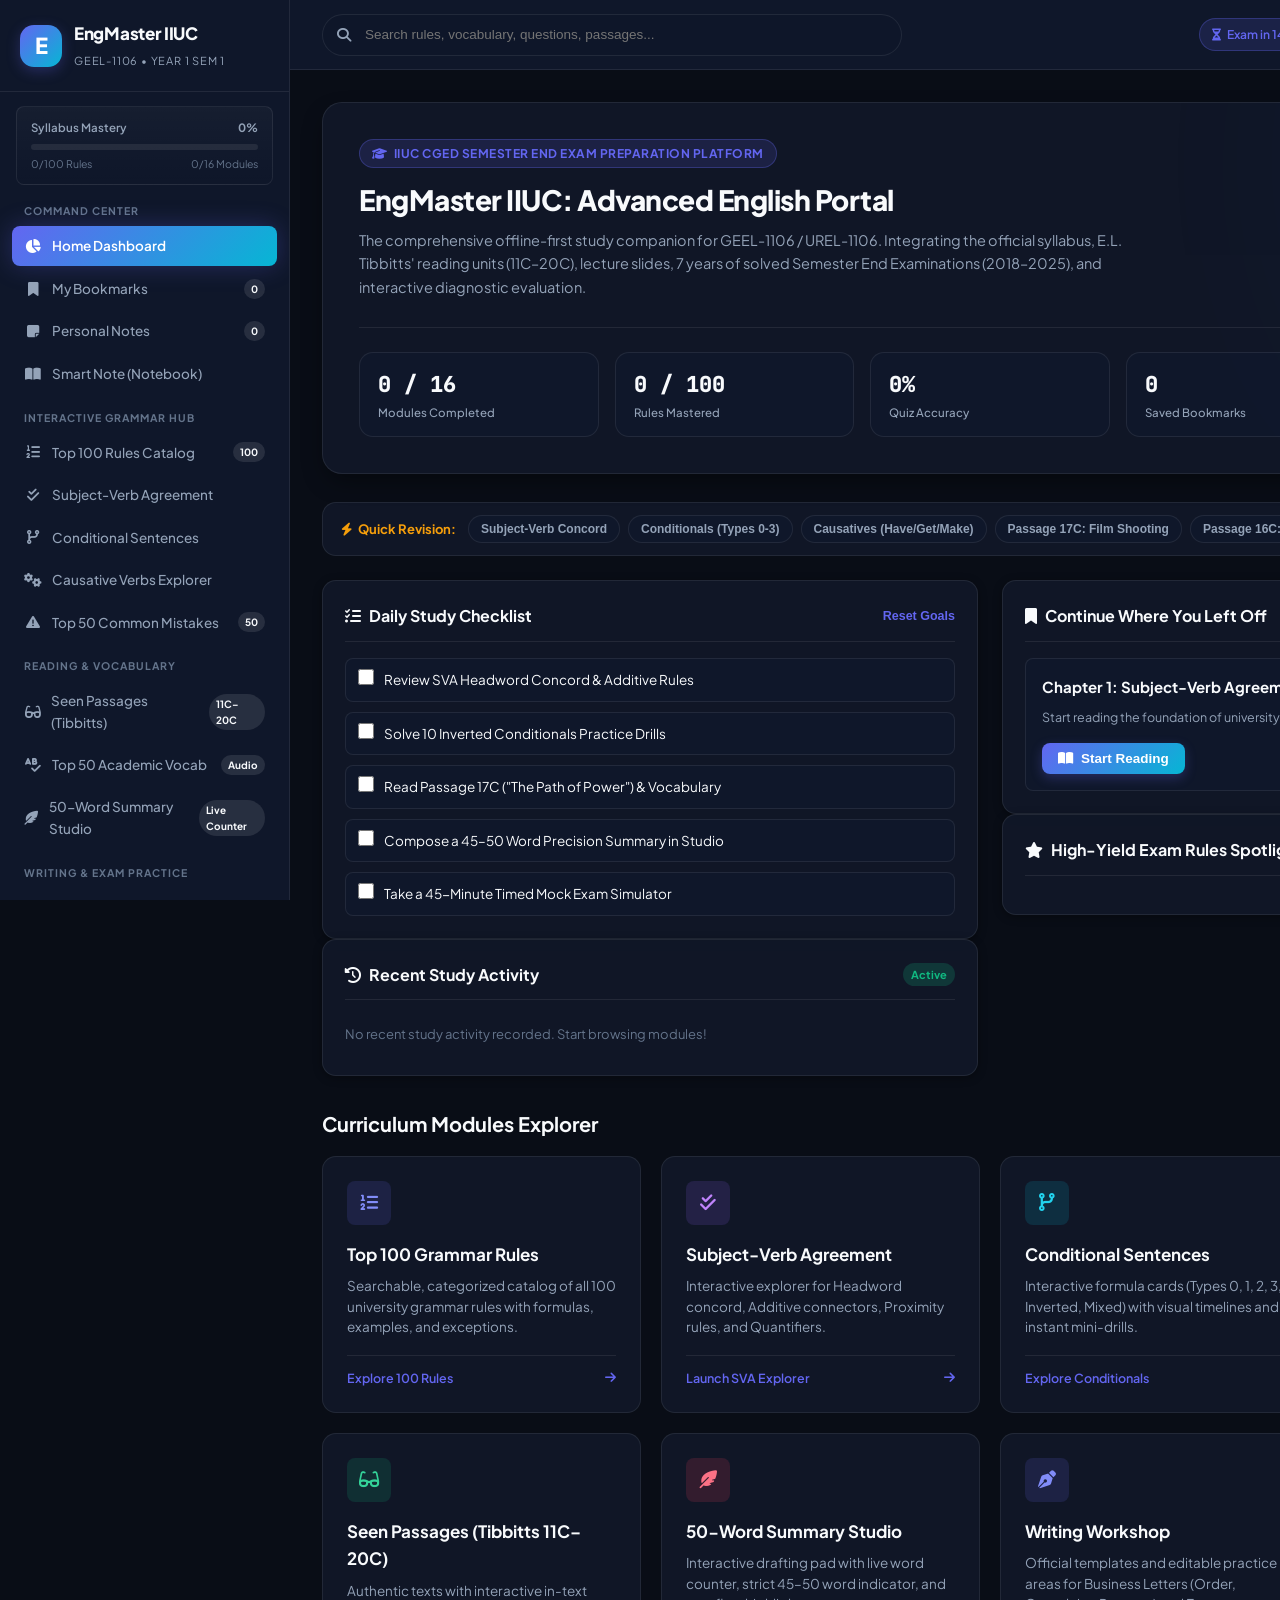
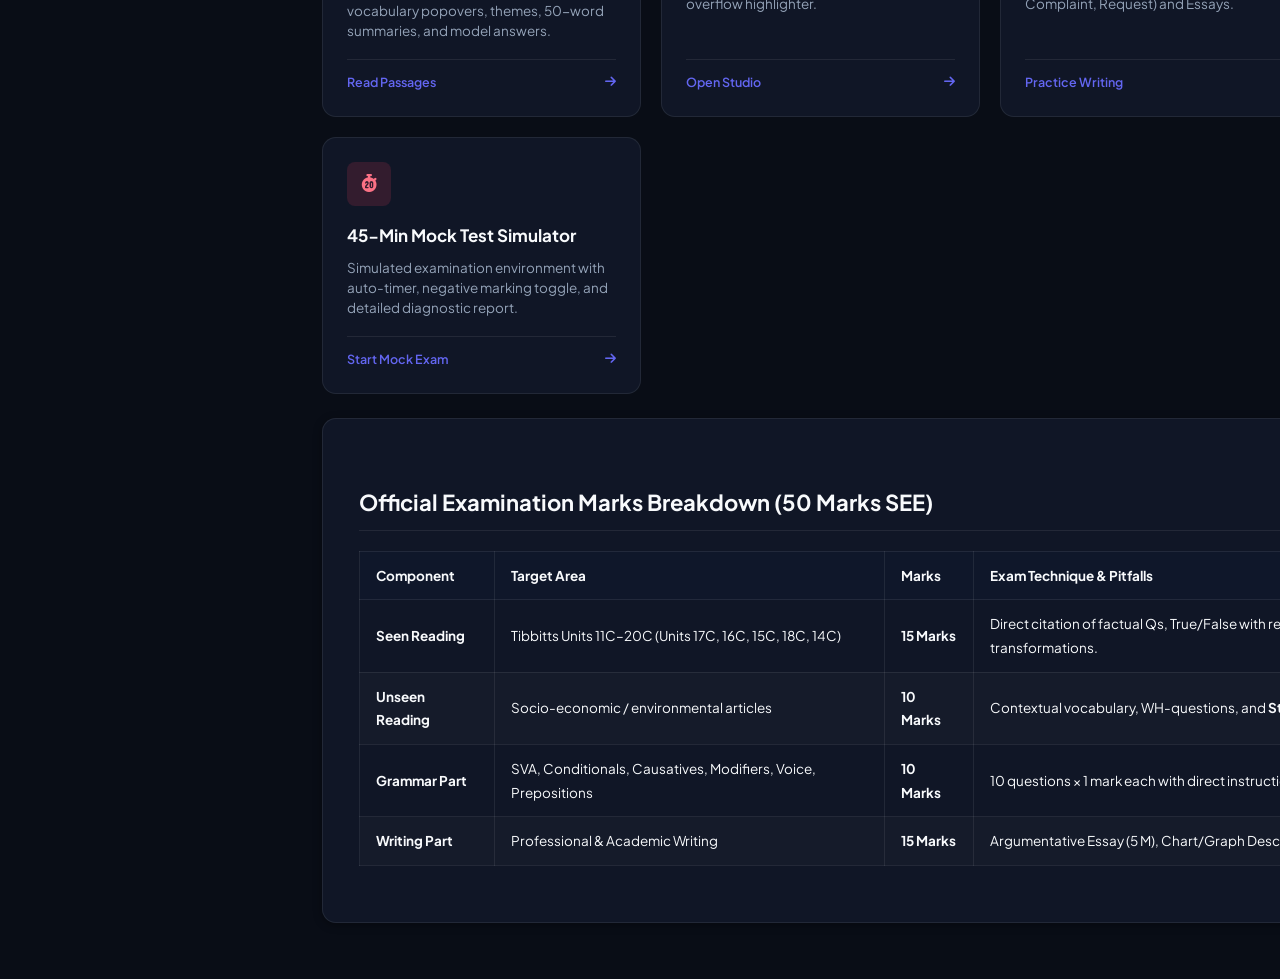
==== website/index.html @ bcd14713 "first commit" ====
<!DOCTYPE html>
<html lang="en" data-theme="dark">
<head>
  <meta charset="UTF-8">
  <meta name="viewport" content="width=device-width, initial-scale=1.0">
  <title>EngMaster IIUC — GEEL-1106 / UREL-1106 Advanced English Master Platform</title>
  <meta name="description" content="Definitive offline-first interactive study platform for GEEL-1106 / UREL-1106 Advanced English at International Islamic University Chittagong. Complete with 100 Grammar Rules, Tibbitts Reading Units 11C-20C, 2018-2025 Solved Exam Questions, 45-Min Mock Test Simulator, Writing Workshop, and 50-Word Summary Studio.">
  <meta name="author" content="Center for General Education (CGED) & EngMaster IIUC">
  
  <!-- Google Fonts & Font Awesome Icons -->
  <link rel="preconnect" href="https://fonts.googleapis.com">
  <link rel="preconnect" href="https://fonts.gstatic.com" crossorigin>
  <link href="https://fonts.googleapis.com/css2?family=JetBrains+Mono:wght@400;500;600;700&family=Plus+Jakarta+Sans:wght@400;500;600;700;800&display=swap" rel="stylesheet">
  <link rel="stylesheet" href="https://cdnjs.cloudflare.com/ajax/libs/font-awesome/6.4.0/css/all.min.css">
  
  <!-- Application Stylesheet -->
  <link rel="stylesheet" href="style.css">
</head>
<body>

  <!-- Top Reading Progress Indicator -->
  <div id="reading-progress" aria-hidden="true"></div>

  <!-- Toast Notification Container -->
  <div id="toast-container" class="toast-container" aria-live="polite"></div>

  <!-- Interactive Vocabulary & Rule Popover Modal -->
  <div id="popover-modal" class="modal-backdrop" role="dialog" aria-modal="true" aria-hidden="true">
    <div class="modal-card">
      <div class="modal-header">
        <h3 id="popover-title">Word Information</h3>
        <button class="modal-close" id="popover-close" aria-label="Close dialog">&times;</button>
      </div>
      <div class="modal-body" id="popover-content">
        <!-- Injected via JavaScript -->
      </div>
    </div>
  </div>

  <!-- Sidebar Overlay Backdrop for Mobile -->
  <div id="sidebar-overlay" class="sidebar-overlay" aria-hidden="true"></div>

  <!-- Sidebar Navigation -->
  <aside id="sidebar" role="navigation" aria-label="Main Navigation">
    <div class="sidebar-brand">
      <div class="brand-icon">E</div>
      <div class="brand-text">
        <h1>EngMaster IIUC</h1>
        <span>GEEL-1106 • Year 1 Sem 1</span>
      </div>
      <button id="sidebar-close" class="sidebar-close-btn" aria-label="Close navigation sidebar">
        <i class="fas fa-times"></i>
      </button>
    </div>

    <!-- Live Study Progress Pill -->
    <div class="sidebar-progress-card">
      <div class="progress-title">
        <span>Syllabus Mastery</span>
        <strong id="sidebar-progress-percent">0%</strong>
      </div>
      <div class="progress-track">
        <div class="progress-bar" id="sidebar-progress-fill" style="width: 0%;"></div>
      </div>
      <div class="progress-meta">
        <span id="sidebar-rules-mastered">0/100 Rules</span>
        <span id="sidebar-completed-modules">0/16 Modules</span>
      </div>
    </div>

    <!-- Navigation Section: Command Center -->
    <div class="nav-section">
      <div class="nav-section-title">Command Center</div>
      <ul class="nav-links">
        <li><a class="nav-item active" data-view-target="view-dashboard"><i class="fas fa-chart-pie"></i><span>Home Dashboard</span></a></li>
        <li><a class="nav-item" data-view-target="view-bookmarks"><i class="fas fa-bookmark"></i><span>My Bookmarks</span><span class="nav-badge" id="nav-badge-bookmarks">0</span></a></li>
        <li><a class="nav-item" data-view-target="view-notes"><i class="fas fa-sticky-note"></i><span>Personal Notes</span><span class="nav-badge" id="nav-badge-notes">0</span></a></li>
        <li><a class="nav-item" data-view-target="view-smart-notes"><i class="fas fa-book-open"></i><span>Smart Note (Notebook)</span></a></li>
      </ul>
    </div>

    <!-- Navigation Section: Core Grammar Explorers -->
    <div class="nav-section">
      <div class="nav-section-title">Interactive Grammar Hub</div>
      <ul class="nav-links">
        <li><a class="nav-item" data-view-target="view-rules"><i class="fas fa-list-ol"></i><span>Top 100 Rules Catalog</span><span class="nav-badge">100</span></a></li>
        <li><a class="nav-item" data-view-target="view-sva"><i class="fas fa-check-double"></i><span>Subject-Verb Agreement</span></a></li>
        <li><a class="nav-item" data-view-target="view-conditionals"><i class="fas fa-code-branch"></i><span>Conditional Sentences</span></a></li>
        <li><a class="nav-item" data-view-target="view-causatives"><i class="fas fa-cogs"></i><span>Causative Verbs Explorer</span></a></li>
        <li><a class="nav-item" data-view-target="view-mistakes"><i class="fas fa-exclamation-triangle"></i><span>Top 50 Common Mistakes</span><span class="nav-badge">50</span></a></li>
      </ul>
    </div>

    <!-- Navigation Section: Reading & Vocabulary -->
    <div class="nav-section">
      <div class="nav-section-title">Reading & Vocabulary</div>
      <ul class="nav-links">
        <li><a class="nav-item" data-view-target="view-seen-passages"><i class="fas fa-glasses"></i><span>Seen Passages (Tibbitts)</span><span class="nav-badge">11C–20C</span></a></li>
        <li><a class="nav-item" data-view-target="view-vocab"><i class="fas fa-spell-check"></i><span>Top 50 Academic Vocab</span><span class="nav-badge">Audio</span></a></li>
        <li><a class="nav-item" data-view-target="view-summary-studio"><i class="fas fa-feather-alt"></i><span>50-Word Summary Studio</span><span class="nav-badge">Live Counter</span></a></li>
      </ul>
    </div>

    <!-- Navigation Section: Writing & Exam Practice -->
    <div class="nav-section">
      <div class="nav-section-title">Writing & Exam Practice</div>
      <ul class="nav-links">
        <li><a class="nav-item" data-view-target="view-writing-workshop"><i class="fas fa-pen-nib"></i><span>Writing Workshop (Letters & Essays)</span></a></li>
        <li><a class="nav-item" data-view-target="view-prev-questions"><i class="fas fa-history"></i><span>Past Questions (2018–2025)</span><span class="nav-badge">Solved</span></a></li>
        <li><a class="nav-item" data-view-target="view-quiz"><i class="fas fa-question-circle"></i><span>MCQ Quiz Simulator</span><span class="nav-badge">50 Qs</span></a></li>
        <li><a class="nav-item" data-view-target="view-mock-test"><i class="fas fa-stopwatch-20"></i><span>45-Min Mock Test</span><span class="nav-badge" style="background: var(--accent-rose);">Timer</span></a></li>
        <li><a class="nav-item" data-view-target="view-suggestions"><i class="fas fa-lightbulb"></i><span>Exam Suggestions & Trends</span></a></li>
        <li><a class="nav-item" data-view-target="view-cram-booster"><i class="fas fa-bolt"></i><span>Last-Night Cram Booster</span></a></li>
      </ul>
    </div>

    <!-- Navigation Section: Textbook Modules -->
    <div class="nav-section">
      <div class="nav-section-title">Complete Textbook Modules</div>
      <ul class="nav-links" id="nav-all-chapters">
        <!-- Injected dynamically via app.js -->
      </ul>
    </div>

    <!-- Navigation Section: System & Settings -->
    <div class="nav-section">
      <div class="nav-section-title">System & Settings</div>
      <ul class="nav-links">
        <li><a class="nav-item" data-view-target="view-settings"><i class="fas fa-sliders-h"></i><span>Settings & Data</span></a></li>
        <li><a class="nav-item" data-view-target="view-about"><i class="fas fa-university"></i><span>About Curriculum</span></a></li>
      </ul>
    </div>
  </aside>

  <!-- Main Application Wrapper -->
  <div id="main-wrapper">
    
    <!-- Top Header -->
    <header id="top-header" role="banner">
      <div class="header-left">
        <button id="mobile-toggle" aria-label="Toggle Navigation Sidebar"><i class="fas fa-bars"></i></button>
        <div class="search-box">
          <i class="fas fa-search search-icon" aria-hidden="true"></i>
          <input type="text" id="global-search-input" placeholder="Search rules, vocabulary, questions, passages..." autocomplete="off" aria-label="Global Search">
          <div id="search-results-dropdown" class="search-results-dropdown" aria-live="polite"></div>
        </div>
      </div>

      <div class="header-actions">
        <!-- Exam Countdown Timer Badge -->
        <div class="header-pill header-countdown" id="header-countdown-pill" title="Countdown to Semester End Examination">
          <i class="fas fa-hourglass-half"></i>
          <span id="header-countdown-text">Exam: Calc...</span>
        </div>

        <!-- Bookmarks Quick Access -->
        <button class="btn-icon" data-view-target="view-bookmarks" title="View Saved Bookmarks" aria-label="My Bookmarks">
          <i class="fas fa-bookmark"></i>
          <span class="icon-badge" id="header-bookmark-badge">0</span>
        </button>

        <!-- Font Size Adjuster -->
        <button class="btn-icon hide-mobile-sm" id="btn-font-size" title="Toggle Font Size (Standard / Large / Extra Large)" aria-label="Adjust font size">
          <i class="fas fa-text-height"></i>
        </button>

        <!-- Theme Toggle -->
        <button class="btn-icon" id="theme-toggle" title="Switch Light/Dark Theme" aria-label="Toggle Theme">
          <i class="fas fa-sun"></i>
        </button>

        <!-- Print Cheat Sheet -->
        <button class="btn-icon hide-mobile" onclick="window.print()" title="Print Current View or Smart Notes" aria-label="Print Document">
          <i class="fas fa-print"></i>
        </button>

        <!-- Start Quick Quiz CTA -->
        <a class="btn-primary" data-view-target="view-mock-test" role="button">
          <i class="fas fa-play"></i>
          <span class="btn-label-responsive">Mock Exam</span>
        </a>
      </div>
    </header>

    <!-- Content Area Container -->
    <main id="content-area" role="main">

      <!-- ====================================================================
           VIEW 1: HOME DASHBOARD
           ==================================================================== -->
      <section id="view-dashboard" class="view-section active">
        <!-- Hero Card -->
        <div class="hero-card">
          <div style="display: flex; justify-content: space-between; align-items: flex-start; flex-wrap: wrap; gap: 16px;">
            <div>
              <span class="hero-tag"><i class="fas fa-graduation-cap"></i> IIUC CGED Semester End Exam Preparation Platform</span>
              <h2 class="hero-title">EngMaster IIUC: Advanced English Portal</h2>
              <p class="hero-desc">
                The comprehensive offline-first study companion for GEEL-1106 / UREL-1106. Integrating the official syllabus, E.L. Tibbitts' reading units (11C–20C), lecture slides, 7 years of solved Semester End Examinations (2018–2025), and interactive diagnostic evaluation.
              </p>
            </div>
            <div class="exam-countdown-widget">
              <div class="countdown-label"><i class="fas fa-clock"></i> SEE Exam Countdown</div>
              <div class="countdown-clock" id="dashboard-countdown-clock">
                <div class="clock-unit"><span id="cd-days">00</span><small>Days</small></div>
                <div class="clock-unit"><span id="cd-hours">00</span><small>Hours</small></div>
                <div class="clock-unit"><span id="cd-mins">00</span><small>Mins</small></div>
                <div class="clock-unit"><span id="cd-secs">00</span><small>Secs</small></div>
              </div>
            </div>
          </div>

          <!-- Hero Metrics Bar -->
          <div class="hero-stats">
            <div class="stat-box">
              <div class="stat-val" id="stat-completed-modules">0 / 16</div>
              <div class="stat-label">Modules Completed</div>
            </div>
            <div class="stat-box">
              <div class="stat-val" id="stat-rules-mastered">0 / 100</div>
              <div class="stat-label">Rules Mastered</div>
            </div>
            <div class="stat-box">
              <div class="stat-val" id="stat-quiz-accuracy">0%</div>
              <div class="stat-label">Quiz Accuracy</div>
            </div>
            <div class="stat-box">
              <div class="stat-val" id="stat-bookmarks-count">0</div>
              <div class="stat-label">Saved Bookmarks</div>
            </div>
            <div class="stat-box">
              <div class="stat-val">7 Years</div>
              <div class="stat-label">Solved Papers (2018–25)</div>
            </div>
          </div>
        </div>

        <!-- Quick Revision Pills Bar -->
        <div class="quick-revision-bar">
          <span class="quick-rev-title"><i class="fas fa-bolt"></i> Quick Revision:</span>
          <div class="quick-pills">
            <button class="pill-btn" data-view-target="view-sva">Subject-Verb Concord</button>
            <button class="pill-btn" data-view-target="view-conditionals">Conditionals (Types 0-3)</button>
            <button class="pill-btn" data-view-target="view-causatives">Causatives (Have/Get/Make)</button>
            <button class="pill-btn" onclick="openSeenPassage('passage-17c')">Passage 17C: Film Shooting</button>
            <button class="pill-btn" onclick="openSeenPassage('passage-16c')">Passage 16C: Rochdale Co-op</button>
            <button class="pill-btn" data-view-target="view-summary-studio">50-Word Summary</button>
            <button class="pill-btn" data-view-target="view-writing-workshop">Letter Templates</button>
            <button class="pill-btn" data-view-target="view-suggestions">Top High-Yield Topics</button>
          </div>
        </div>

        <!-- Two-Column Study Dashboard Grid -->
        <div class="dashboard-grid">
          <!-- Left Column: Daily Study Goal & Recent Activity -->
          <div class="dashboard-col">
            <div class="dashboard-panel">
              <div class="panel-header">
                <h3><i class="fas fa-tasks"></i> Daily Study Checklist</h3>
                <button class="btn-text-sm" id="btn-reset-daily-goals">Reset Goals</button>
              </div>
              <ul class="checklist-items" id="dashboard-daily-goals">
                <!-- Injected via JavaScript -->
              </ul>
            </div>

            <div class="dashboard-panel">
              <div class="panel-header">
                <h3><i class="fas fa-history"></i> Recent Study Activity</h3>
                <span class="panel-badge" id="activity-count-badge">Active</span>
              </div>
              <div id="recent-activity-list" class="recent-activity-list">
                <!-- Injected via JavaScript -->
              </div>
            </div>
          </div>

          <!-- Right Column: Continue Reading & Top Rules Showcase -->
          <div class="dashboard-col">
            <div class="dashboard-panel">
              <div class="panel-header">
                <h3><i class="fas fa-bookmark"></i> Continue Where You Left Off</h3>
              </div>
              <div id="continue-reading-card" class="continue-reading-box">
                <!-- Injected via JavaScript -->
              </div>
            </div>

            <div class="dashboard-panel">
              <div class="panel-header">
                <h3><i class="fas fa-star"></i> High-Yield Exam Rules Spotlight</h3>
                <a class="btn-text-sm" data-view-target="view-rules">View All 100 &rarr;</a>
              </div>
              <div id="top-rules-spotlight" class="rules-spotlight-list">
                <!-- Injected via JavaScript -->
              </div>
            </div>
          </div>
        </div>

        <!-- Interactive Core Modules Features Grid -->
        <h3 style="margin: 32px 0 16px; font-size: 20px; font-weight: 700;">Curriculum Modules Explorer</h3>
        <div class="grid-cards">
          
          <div class="card-feature" data-view-target="view-rules">
            <div class="card-icon icon-blue"><i class="fas fa-list-ol"></i></div>
            <h4 class="card-title">Top 100 Grammar Rules</h4>
            <p class="card-desc">Searchable, categorized catalog of all 100 university grammar rules with formulas, examples, and exceptions.</p>
            <div class="card-footer"><span>Explore 100 Rules</span> <i class="fas fa-arrow-right"></i></div>
          </div>

          <div class="card-feature" data-view-target="view-sva">
            <div class="card-icon icon-purple"><i class="fas fa-check-double"></i></div>
            <h4 class="card-title">Subject-Verb Agreement</h4>
            <p class="card-desc">Interactive explorer for Headword concord, Additive connectors, Proximity rules, and Quantifiers.</p>
            <div class="card-footer"><span>Launch SVA Explorer</span> <i class="fas fa-arrow-right"></i></div>
          </div>

          <div class="card-feature" data-view-target="view-conditionals">
            <div class="card-icon icon-cyan"><i class="fas fa-code-branch"></i></div>
            <h4 class="card-title">Conditional Sentences</h4>
            <p class="card-desc">Interactive formula cards (Types 0, 1, 2, 3, Inverted, Mixed) with visual timelines and instant mini-drills.</p>
            <div class="card-footer"><span>Explore Conditionals</span> <i class="fas fa-arrow-right"></i></div>
          </div>

          <div class="card-feature" data-view-target="view-causatives">
            <div class="card-icon icon-amber"><i class="fas fa-cogs"></i></div>
            <h4 class="card-title">Causative Verbs Hub</h4>
            <p class="card-desc">Master Have, Get, Make, Let, Help in Active & Passive voices with direct comparison matrices.</p>
            <div class="card-footer"><span>Master Causatives</span> <i class="fas fa-arrow-right"></i></div>
          </div>

          <div class="card-feature" data-view-target="view-seen-passages">
            <div class="card-icon icon-emerald"><i class="fas fa-glasses"></i></div>
            <h4 class="card-title">Seen Passages (Tibbitts 11C–20C)</h4>
            <p class="card-desc">Authentic texts with interactive in-text vocabulary popovers, themes, 50-word summaries, and model answers.</p>
            <div class="card-footer"><span>Read Passages</span> <i class="fas fa-arrow-right"></i></div>
          </div>

          <div class="card-feature" data-view-target="view-summary-studio">
            <div class="card-icon icon-rose"><i class="fas fa-feather-alt"></i></div>
            <h4 class="card-title">50-Word Summary Studio</h4>
            <p class="card-desc">Interactive drafting pad with live word counter, strict 45–50 word indicator, and overflow highlighter.</p>
            <div class="card-footer"><span>Open Studio</span> <i class="fas fa-arrow-right"></i></div>
          </div>

          <div class="card-feature" data-view-target="view-writing-workshop">
            <div class="card-icon icon-blue"><i class="fas fa-pen-nib"></i></div>
            <h4 class="card-title">Writing Workshop</h4>
            <p class="card-desc">Official templates and editable practice areas for Business Letters (Order, Complaint, Request) and Essays.</p>
            <div class="card-footer"><span>Practice Writing</span> <i class="fas fa-arrow-right"></i></div>
          </div>

          <div class="card-feature" data-view-target="view-prev-questions">
            <div class="card-icon icon-purple"><i class="fas fa-history"></i></div>
            <h4 class="card-title">Past Questions (2018–2025)</h4>
            <p class="card-desc">Multi-filtered university questions organized by Year, Semester, Topic, and Difficulty with model solutions.</p>
            <div class="card-footer"><span>Search Questions</span> <i class="fas fa-arrow-right"></i></div>
          </div>

          <div class="card-feature" data-view-target="view-mock-test">
            <div class="card-icon icon-rose"><i class="fas fa-stopwatch-20"></i></div>
            <h4 class="card-title">45-Min Mock Test Simulator</h4>
            <p class="card-desc">Simulated examination environment with auto-timer, negative marking toggle, and detailed diagnostic report.</p>
            <div class="card-footer"><span>Start Mock Exam</span> <i class="fas fa-arrow-right"></i></div>
          </div>

        </div>

        <!-- Official Marks Breakdown Card -->
        <div class="reader-article" style="margin-top: 24px;">
          <h2>Official Examination Marks Breakdown (50 Marks SEE)</h2>
          <table>
            <thead>
              <tr>
                <th>Component</th>
                <th>Target Area</th>
                <th>Marks</th>
                <th>Exam Technique & Pitfalls</th>
              </tr>
            </thead>
            <tbody>
              <tr>
                <td><strong>Seen Reading</strong></td>
                <td>Tibbitts Units 11C–20C (Units 17C, 16C, 15C, 18C, 14C)</td>
                <td><strong>15 Marks</strong></td>
                <td>Direct citation of factual Qs, True/False with reasons, Synonyms/Antonyms, grammatical transformations.</td>
              </tr>
              <tr>
                <td><strong>Unseen Reading</strong></td>
                <td>Socio-economic / environmental articles</td>
                <td><strong>10 Marks</strong></td>
                <td>Contextual vocabulary, WH-questions, and <strong>Strict 50-Word Precision Summary (45–50 words)</strong>.</td>
              </tr>
              <tr>
                <td><strong>Grammar Part</strong></td>
                <td>SVA, Conditionals, Causatives, Modifiers, Voice, Prepositions</td>
                <td><strong>10 Marks</strong></td>
                <td>10 questions × 1 mark each with direct instruction. Precision and formula adherence required.</td>
              </tr>
              <tr>
                <td><strong>Writing Part</strong></td>
                <td>Professional & Academic Writing</td>
                <td><strong>15 Marks</strong></td>
                <td>Argumentative Essay (5 M), Chart/Graph Description (5 M), Official Business Letter (5 M).</td>
              </tr>
            </tbody>
          </table>
        </div>
      </section>

      <!-- ====================================================================
           VIEW 2: TOP 100 RULES CATALOG
           ==================================================================== -->
      <section id="view-rules" class="view-section">
        <div class="hero-card" style="padding: 28px; margin-bottom: 24px;">
          <div style="display: flex; justify-content: space-between; align-items: flex-start; flex-wrap: wrap; gap: 12px;">
            <div>
              <span class="hero-tag"><i class="fas fa-list-ol"></i> Definitive Grammar Catalog</span>
              <h2>Top 100 Essential Grammar Rules</h2>
              <p style="color: var(--text-muted); font-size: 14px; margin-top: 6px;">
                Complete indexed catalog of university grammar rules tested across 2018–2025 examinations.
              </p>
            </div>
            <div class="catalog-counter-pill">
              <span id="rules-count-display">Showing 100 of 100 Rules</span>
            </div>
          </div>

          <div style="margin-top: 18px; display: flex; gap: 12px; flex-wrap: wrap;">
            <input type="text" id="rules-search-input" placeholder="Search rules (e.g. neither, causative, subjunctive, quantifier)..." style="flex: 1; min-width: 260px; padding: 10px 16px; border-radius: var(--radius-sm); border: 1px solid var(--border-subtle); background: var(--bg-surface); color: var(--text-main); font-size: 14px;">
            <div class="filter-pills" id="rules-category-filters">
              <button class="filter-btn active" data-rule-cat="all">All (100)</button>
              <button class="filter-btn" data-rule-cat="sva">Concord (1-21)</button>
              <button class="filter-btn" data-rule-cat="conditionals">Conditionals (22-33)</button>
              <button class="filter-btn" data-rule-cat="causatives">Causatives (34-42)</button>
              <button class="filter-btn" data-rule-cat="verbs">Verbs & Tenses (43-61)</button>
              <button class="filter-btn" data-rule-cat="modifiers">Non-Finite & Modifiers (62-70)</button>
              <button class="filter-btn" data-rule-cat="prepositions">Prepositions & Errors (71-100)</button>
            </div>
          </div>
        </div>

        <div id="rules-list-container" class="rules-container">
          <!-- Injected via JavaScript -->
        </div>
      </section>

      <!-- ====================================================================
           VIEW 3: SUBJECT-VERB AGREEMENT EXPLORER
           ==================================================================== -->
      <section id="view-sva" class="view-section">
        <div class="hero-card" style="padding: 28px; margin-bottom: 24px;">
          <span class="hero-tag" style="background: rgba(139, 92, 246, 0.2); color: #c084fc;"><i class="fas fa-check-double"></i> 100% Recurrence In All Exams</span>
          <h2>Subject-Verb Agreement (Concord) Master Explorer</h2>
          <p style="color: var(--text-muted); font-size: 14px; margin-top: 6px;">
            The single most tested grammar topic in GEEL-1106. Master the 5 fundamental trap patterns with interactive filters and rule comparisons.
          </p>

          <div class="filter-pills" style="margin-top: 16px;">
            <button class="filter-btn active" data-sva-filter="all">All Concord Rules</button>
            <button class="filter-btn" data-sva-filter="headword">Headword Concord</button>
            <button class="filter-btn" data-sva-filter="additive">Additive Connectors (as well as)</button>
            <button class="filter-btn" data-sva-filter="proximity">Proximity (Neither... nor)</button>
            <button class="filter-btn" data-sva-filter="quantifier">Quantifiers (A number of)</button>
            <button class="filter-btn" data-sva-filter="collective">Collective Nouns & Measures</button>
          </div>
        </div>

        <!-- Rule Comparison Matrix Widget -->
        <div class="reader-article" style="margin-bottom: 24px;">
          <h3><i class="fas fa-balance-scale"></i> Critical Rule Comparison Matrix</h3>
          <table>
            <thead>
              <tr>
                <th>Grammar Pattern</th>
                <th>Governing Subject</th>
                <th>Verb Form</th>
                <th>Exam Exemplar</th>
              </tr>
            </thead>
            <tbody>
              <tr>
                <td><strong>Additive Connectors</strong><br>(<em>as well as, along with, together with, with</em>)</td>
                <td><strong>Subject 1</strong> (First subject)</td>
                <td>Follows S1 strictly</td>
                <td><em>The captain as well as his players <strong>was</strong> awarded.</em></td>
              </tr>
              <tr>
                <td><strong>Correlative Conjunctions</strong><br>(<em>either... or, neither... nor, not only... but also</em>)</td>
                <td><strong>Subject 2</strong> (Nearest subject)</td>
                <td>Follows S2 strictly</td>
                <td><em>Neither the manager nor his assistants <strong>were</strong> present.</em></td>
              </tr>
              <tr>
                <td><strong>Isolated Pronouns</strong><br>(<em>Neither of, Either of, Each of, Everyone</em>)</td>
                <td>Grammatically <strong>Singular</strong></td>
                <td>Always <strong>Singular</strong></td>
                <td><em>Neither of the two solutions <strong>is</strong> viable.</em></td>
              </tr>
              <tr>
                <td><strong>Quantifier: <code>A number of</code></strong></td>
                <td>Indefinite Plural Collection</td>
                <td>Always <strong>Plural</strong></td>
                <td><em>A number of students <strong>have</strong> registered.</em></td>
              </tr>
              <tr>
                <td><strong>Statistic: <code>The number of</code></strong></td>
                <td>Definite Numerical Statistic</td>
                <td>Always <strong>Singular</strong></td>
                <td><em>The number of students <strong>is</strong> seventy-five.</em></td>
              </tr>
              <tr>
                <td><strong>Quantities of Money, Time, Distance</strong></td>
                <td>Single Unified Unit</td>
                <td>Always <strong>Singular</strong></td>
                <td><em>Fifty thousand dollars <strong>was</strong> invested.</em></td>
              </tr>
            </tbody>
          </table>
        </div>

        <div id="sva-rules-container" class="rules-container">
          <!-- Injected via JavaScript -->
        </div>
      </section>

      <!-- ====================================================================
           VIEW 4: CONDITIONAL SENTENCES
           ==================================================================== -->
      <section id="view-conditionals" class="view-section">
        <div class="hero-card" style="padding: 28px; margin-bottom: 24px;">
          <span class="hero-tag" style="background: rgba(6, 182, 212, 0.2); color: #22d3ee;"><i class="fas fa-code-branch"></i> Essential Formula Hub</span>
          <h2>Conditional Sentences Master Studio</h2>
          <p style="color: var(--text-muted); font-size: 14px; margin-top: 6px;">
            Interactive formula cards for Types 0, 1, 2, 3, Inverted, and Mixed conditionals with visual timelines and interactive mini-drills.
          </p>
        </div>

        <div id="conditionals-cards-container" class="conditionals-deck">
          <!-- Injected via JavaScript -->
        </div>
      </section>

      <!-- ====================================================================
           VIEW 5: CAUSATIVE VERBS
           ==================================================================== -->
      <section id="view-causatives" class="view-section">
        <div class="hero-card" style="padding: 28px; margin-bottom: 24px;">
          <span class="hero-tag" style="background: rgba(245, 158, 11, 0.2); color: #fbbf24;"><i class="fas fa-cogs"></i> Active vs. Passive Mechanics</span>
          <h2>Causative Verbs Master Studio</h2>
          <p style="color: var(--text-muted); font-size: 14px; margin-top: 6px;">
            Master HAVE, GET, MAKE, LET, HELP, and FORCE in active and passive constructions with the definitive Bare vs. To-Infinitive matrix.
          </p>
        </div>

        <!-- Comparison Table -->
        <div class="reader-article" style="margin-bottom: 24px;">
          <h3>Causative Quick Comparison Matrix</h3>
          <table>
            <thead>
              <tr>
                <th>Verb</th>
                <th>Active Voice Formula</th>
                <th>Passive Voice Formula</th>
                <th>Nuance & Meaning</th>
              </tr>
            </thead>
            <tbody>
              <tr>
                <td><strong>HAVE</strong></td>
                <td><code>S + have + Person + V1 (bare)</code></td>
                <td><code>S + have + Thing + V3</code></td>
                <td>Delegation, formal assignment, instruction.</td>
              </tr>
              <tr>
                <td><strong>GET</strong></td>
                <td><code>S + get + Person + TO + V1</code></td>
                <td><code>S + get + Thing + V3</code></td>
                <td>Persuasion, convincing, overcoming resistance.</td>
              </tr>
              <tr>
                <td><strong>MAKE</strong></td>
                <td><code>S + make + Person + V1 (bare)</code></td>
                <td><code>S + BE MADE + TO + V1</code> (Trap!)</td>
                <td>Force, compulsion, unavoidable obligation.</td>
              </tr>
              <tr>
                <td><strong>LET</strong></td>
                <td><code>S + let + Person + V1 (bare)</code></td>
                <td><code>S + BE ALLOWED TO + V1</code></td>
                <td>Permission, authorization, non-prevention.</td>
              </tr>
              <tr>
                <td><strong>HELP</strong></td>
                <td><code>S + help + Person + (TO) + V1</code></td>
                <td><code>S + BE HELPED + TO + V1</code></td>
                <td>Assistance (both bare and to-infinitive correct).</td>
              </tr>
            </tbody>
          </table>
        </div>

        <div id="causatives-cards-container" class="causatives-grid">
          <!-- Injected via JavaScript -->
        </div>
      </section>

      <!-- ====================================================================
           VIEW 6: TOP 50 COMMON MISTAKES
           ==================================================================== -->
      <section id="view-mistakes" class="view-section">
        <div class="hero-card" style="padding: 28px; margin-bottom: 24px;">
          <div style="display: flex; justify-content: space-between; align-items: flex-start; flex-wrap: wrap; gap: 12px;">
            <div>
              <span class="hero-tag" style="background: rgba(244, 63, 94, 0.2); color: #fb7185;"><i class="fas fa-times-circle"></i> University Trap Buster</span>
              <h2>Top 50 Common Mistakes & Sentence Corrections</h2>
              <p style="color: var(--text-muted); font-size: 14px; margin-top: 6px;">
                Direct before-and-after corrections of high-frequency university exam errors with full grammatical rationales.
              </p>
            </div>
            <div class="catalog-counter-pill">
              <span id="mistakes-count-display">Showing 50 of 50 Mistakes</span>
            </div>
          </div>

          <div style="margin-top: 16px;">
            <input type="text" id="mistakes-search-input" placeholder="Search mistake corrections (e.g. worth, home, let alone, advise, discuss)..." style="width: 100%; max-width: 480px; padding: 10px 16px; border-radius: var(--radius-sm); border: 1px solid var(--border-subtle); background: var(--bg-surface); color: var(--text-main); font-size: 14px;">
          </div>
        </div>

        <div id="mistakes-list-container" class="mistakes-container">
          <!-- Injected via JavaScript -->
        </div>
      </section>

      <!-- ====================================================================
           VIEW 7: SEEN PASSAGES (TIBBITTS 11C–20C)
           ==================================================================== -->
      <section id="view-seen-passages" class="view-section">
        <div class="hero-card" style="padding: 28px; margin-bottom: 24px;">
          <span class="hero-tag" style="background: rgba(16, 185, 129, 0.2); color: #34d399;"><i class="fas fa-glasses"></i> Section A: 15 Marks Master Unit</span>
          <h2>Tibbitts Prescribed Seen Passages (Units 11C–20C)</h2>
          <p style="color: var(--text-muted); font-size: 14px; margin-top: 6px;">
            Authentic texts from E.L. Tibbitts' <em>Exercises in Reading Comprehension</em>. Click highlighted vocabulary words to view instant definitions, pronunciation, synonyms, and exam usage.
          </p>

          <!-- Passage Selector Tabs -->
          <div class="passage-tabs" id="seen-passage-tabs" style="margin-top: 16px;">
            <!-- Injected via JavaScript -->
          </div>
        </div>

        <div id="seen-passage-content-container">
          <!-- Injected via JavaScript -->
        </div>
      </section>

      <!-- ====================================================================
           VIEW 8: TOP 50 ACADEMIC VOCABULARY
           ==================================================================== -->
      <section id="view-vocab" class="view-section">
        <div class="hero-card" style="padding: 28px; margin-bottom: 24px;">
          <div style="display: flex; justify-content: space-between; align-items: flex-start; flex-wrap: wrap; gap: 12px;">
            <div>
              <span class="hero-tag"><i class="fas fa-spell-check"></i> High-Yield Lexicon</span>
              <h2>Top 50 High-Frequency Academic Vocabulary</h2>
              <p style="color: var(--text-muted); font-size: 14px; margin-top: 6px;">
                Curated academic and seen passage vocabulary. Click the audio button <i class="fas fa-volume-up"></i> to hear offline pronunciation powered by the Web Speech API.
              </p>
            </div>
            <div class="catalog-counter-pill">
              <span id="vocab-count-display">Showing 50 of 50 Words</span>
            </div>
          </div>

          <div style="margin-top: 16px; display: flex; gap: 12px; flex-wrap: wrap;">
            <input type="text" id="vocab-search-input" placeholder="Search vocabulary, synonyms, antonyms (e.g. intelligible, surplus, genuine)..." style="flex: 1; min-width: 260px; padding: 10px 16px; border-radius: var(--radius-sm); border: 1px solid var(--border-subtle); background: var(--bg-surface); color: var(--text-main); font-size: 14px;">
            <button class="filter-btn active" id="btn-vocab-all">All Words</button>
            <button class="filter-btn" id="btn-vocab-bookmarked">Bookmarked Only</button>
          </div>
        </div>

        <div class="vocab-grid" id="vocab-grid-container">
          <!-- Injected via JavaScript -->
        </div>
      </section>

      <!-- ====================================================================
           VIEW 9: 50-WORD SUMMARY STUDIO
           ==================================================================== -->
      <section id="view-summary-studio" class="view-section">
        <div class="summary-studio">
          <span class="hero-tag"><i class="fas fa-feather-alt"></i> Precision Writing Engine</span>
          <h2>50-Word Unseen Summary Studio</h2>
          <p style="color: var(--text-muted); font-size: 14px; margin: 8px 0 20px;">
            Practice distilling complex unseen reading passages into the strict examination constraint of <strong>45 to 50 words</strong>.
          </p>

          <!-- Sample Passage Selector -->
          <div style="margin-bottom: 16px; display: flex; align-items: center; gap: 10px; flex-wrap: wrap;">
            <span style="font-size: 13.5px; font-weight: 600; color: var(--text-muted);">Select Practice Passage:</span>
            <button class="filter-btn active summary-passage-btn" data-passage-idx="0">Autumn 2025: Healthcare Diplomacy</button>
            <button class="filter-btn summary-passage-btn" data-passage-idx="1">Spring 2024: Cyber Hygiene in FinTech</button>
            <button class="filter-btn summary-passage-btn" data-passage-idx="2">Autumn 2023: Renewable Microgrids</button>
          </div>

          <div class="reader-article" style="margin-bottom: 24px; padding: 22px;" id="summary-source-box">
            <!-- Injected via JavaScript -->
          </div>

          <div style="display: flex; justify-content: space-between; align-items: center; margin-bottom: 8px;">
            <label for="summary-input" style="font-size: 14px; font-weight: 700;">Your 50-Word Precision Summary:</label>
            <div style="display: flex; gap: 8px;">
              <button class="btn-text-sm" id="btn-copy-summary"><i class="fas fa-copy"></i> Copy</button>
              <button class="btn-text-sm" id="btn-clear-summary"><i class="fas fa-eraser"></i> Clear</button>
            </div>
          </div>

          <textarea id="summary-input" class="summary-textarea" placeholder="Type or paste your summary here... (Formula: 1 Topic Sentence + 2 Evidence Sentences + 1 Concluding Synthesis)"></textarea>
          
          <div class="summary-counter-bar">
            <span class="word-count-tag" id="summary-status-badge">Empty (0 words)</span>
            <span id="summary-word-count" style="font-size: 14px; font-weight: 700; color: var(--primary);">0 / 50 words</span>
          </div>

          <!-- Live Overflow Highlighting Box -->
          <div id="summary-overflow-container" class="summary-overflow-preview" style="display: none;">
            <div style="font-size: 12px; font-weight: 700; color: var(--accent-rose); margin-bottom: 6px;">
              <i class="fas fa-exclamation-triangle"></i> Words past the 50th word limit (Penalized by Examiners):
            </div>
            <div id="summary-overflow-text" class="overflow-text-display"></div>
          </div>

          <div class="alert-box alert-info" style="margin-top: 24px;">
            <i class="fas fa-lightbulb"></i>
            <div>
              <strong>Examiner's Golden Rule:</strong> An unseen summary exceeding 50 words or containing verbatim copied sentences loses 2 to 3 marks. Synthesize ideas using subordinating conjunctions (<em>Although, By implementing, Due to</em>).
            </div>
          </div>
        </div>
      </section>

      <!-- ====================================================================
           VIEW 10: WRITING WORKSHOP
           ==================================================================== -->
      <section id="view-writing-workshop" class="view-section">
        <div class="hero-card" style="padding: 28px; margin-bottom: 24px;">
          <span class="hero-tag" style="background: rgba(99, 102, 241, 0.2); color: #818cf8;"><i class="fas fa-pen-nib"></i> Section C: 15 Marks Mastery</span>
          <h2>Professional & Academic Writing Workshop</h2>
          <p style="color: var(--text-muted); font-size: 14px; margin-top: 6px;">
            Official university templates for Business Letters (Order, Complaint, Request), Applications, Paragraphs, and Argumentative Essays with editable drafting pads.
          </p>

          <!-- Template Tabs -->
          <div class="passage-tabs" id="writing-template-tabs" style="margin-top: 16px;">
            <!-- Injected via JavaScript -->
          </div>
        </div>

        <div id="writing-template-display-container">
          <!-- Injected via JavaScript -->
        </div>
      </section>

      <!-- ====================================================================
           VIEW 11: PREVIOUS QUESTIONS EXPLORER (2018–2025)
           ==================================================================== -->
      <section id="view-prev-questions" class="view-section">
        <div class="hero-card" style="padding: 28px; margin-bottom: 24px;">
          <div style="display: flex; justify-content: space-between; align-items: flex-start; flex-wrap: wrap; gap: 12px;">
            <div>
              <span class="hero-tag" style="background: rgba(139, 92, 246, 0.2); color: #c084fc;"><i class="fas fa-history"></i> 7 Years Verified Solutions</span>
              <h2>Previous Examination Questions Explorer (2018–2025)</h2>
              <p style="color: var(--text-muted); font-size: 14px; margin-top: 6px;">
                Filter across 7 years of solved Semester End Examinations by Year, Semester, Topic, and Difficulty.
              </p>
            </div>
            <div class="catalog-counter-pill">
              <span id="pq-counter-display">Showing Solved Questions</span>
            </div>
          </div>

          <!-- Multi-Filter Control Bar -->
          <div class="pq-filters-grid" style="margin-top: 18px;">
            <div>
              <label for="pq-filter-year" class="filter-label">Filter by Year:</label>
              <select id="pq-filter-year" class="select-control">
                <option value="all">All Years (2018–2025)</option>
                <option value="2025">2025</option>
                <option value="2024">2024</option>
                <option value="2023">2023</option>
                <option value="2022">2022</option>
                <option value="2021">2021</option>
                <option value="2020">2020</option>
                <option value="2019">2019</option>
                <option value="2018">2018</option>
              </select>
            </div>

            <div>
              <label for="pq-filter-topic" class="filter-label">Filter by Topic:</label>
              <select id="pq-filter-topic" class="select-control">
                <option value="all">All Topics</option>
                <option value="Subject-Verb Agreement">Subject-Verb Agreement</option>
                <option value="Conditionals">Conditionals</option>
                <option value="Causative Verbs">Causative Verbs</option>
                <option value="Sentence Correction">Sentence Correction</option>
                <option value="Gerund vs Participle">Gerund vs Participle</option>
                <option value="Prepositions">Prepositions</option>
                <option value="Seen Comprehension">Seen Comprehension</option>
                <option value="Quantifiers">Quantifiers</option>
              </select>
            </div>

            <div>
              <label for="pq-filter-difficulty" class="filter-label">Filter by Difficulty:</label>
              <select id="pq-filter-difficulty" class="select-control">
                <option value="all">All Difficulties</option>
                <option value="Easy">Easy</option>
                <option value="Moderate">Moderate</option>
                <option value="Challenging">Challenging</option>
              </select>
            </div>

            <div>
              <label for="pq-search-input" class="filter-label">Search Questions:</label>
              <input type="text" id="pq-search-input" placeholder="Search keywords..." class="select-control">
            </div>
          </div>
        </div>

        <div id="pq-list-container" class="pq-container">
          <!-- Injected via JavaScript -->
        </div>
      </section>

      <!-- ====================================================================
           VIEW 12: MCQ QUIZ SIMULATOR
           ==================================================================== -->
      <section id="view-quiz" class="view-section">
        <div class="quiz-header">
          <div>
            <h2 style="font-size: 24px; font-weight: 800;">Interactive MCQ Quiz Simulator</h2>
            <p style="color: var(--text-muted); font-size: 13.5px;">Practice across 50 exam-calibrated questions with instant step-by-step feedback.</p>
          </div>

          <div class="quiz-score-card">
            <div>Score: <span class="score-num" id="quiz-score-val">0</span> / <span id="quiz-attempted-val">0</span></div>
            <div style="font-size: 13px; color: var(--text-muted);">Accuracy: <strong id="quiz-percent-val" style="color: var(--text-main);">0%</strong></div>
            <button class="btn-primary" id="btn-reset-quiz" style="padding: 6px 12px; font-size: 12px;"><i class="fas fa-redo"></i> Reset</button>
          </div>
        </div>

        <div style="display: flex; justify-content: space-between; align-items: center; margin-bottom: 20px; flex-wrap: wrap; gap: 12px;">
          <div class="filter-pills">
            <button class="filter-btn active" data-difficulty="all">All Questions (50)</button>
            <button class="filter-btn" data-difficulty="Easy">Easy (15)</button>
            <button class="filter-btn" data-difficulty="Intermediate">Intermediate (20)</button>
            <button class="filter-btn" data-difficulty="Challenging">Challenging (15)</button>
          </div>
        </div>

        <div id="mcq-list-container">
          <!-- Injected via JavaScript -->
        </div>
      </section>

      <!-- ====================================================================
           VIEW 13: 45-MINUTE TIMED MOCK TEST
           ==================================================================== -->
      <section id="view-mock-test" class="view-section">
        <div class="mock-test-header">
          <div>
            <span class="hero-tag" style="background: rgba(244, 63, 94, 0.2); color: #fb7185;"><i class="fas fa-stopwatch-20"></i> Official Exam Simulator</span>
            <h2 style="font-size: 24px; font-weight: 800;">45-Minute SEE Mock Test Simulator</h2>
            <p style="color: var(--text-muted); font-size: 13.5px;">Simulate realistic Semester End Examination conditions under strict time constraints.</p>
          </div>

          <!-- Mock Test Controls & Live Timer -->
          <div class="mock-timer-box">
            <div class="mock-clock" id="mock-clock-display">45:00</div>
            <div class="mock-timer-actions">
              <button class="btn-sm btn-outline" id="btn-mock-pause"><i class="fas fa-pause"></i> Pause</button>
              <button class="btn-sm btn-danger" id="btn-mock-submit"><i class="fas fa-check-circle"></i> Submit Test</button>
            </div>
          </div>
        </div>

        <!-- Mock Test Configuration Toolbar -->
        <div class="mock-config-toolbar" id="mock-config-bar">
          <div style="display: flex; align-items: center; gap: 16px; flex-wrap: wrap;">
            <label style="display: flex; align-items: center; gap: 8px; font-size: 13.5px; cursor: pointer;">
              <input type="checkbox" id="mock-neg-marking" style="width: 16px; height: 16px;">
              <span>Enable Negative Marking (-0.25 per wrong answer)</span>
            </label>
            <label style="display: flex; align-items: center; gap: 8px; font-size: 13.5px; cursor: pointer;">
              <input type="checkbox" id="mock-randomize" checked style="width: 16px; height: 16px;">
              <span>Randomize Question Order</span>
            </label>
          </div>
          <button class="btn-primary" id="btn-start-mock-test"><i class="fas fa-play"></i> Start 45-Min Test</button>
        </div>

        <!-- Question Navigation Palette -->
        <div class="mock-palette" id="mock-palette-container" style="display: none;">
          <div class="palette-header">
            <span>Question Palette (Answered: <strong id="mock-answered-count">0</strong>/25)</span>
            <span class="palette-legend">
              <span class="leg-item"><span class="dot unans"></span> Unanswered</span>
              <span class="leg-item"><span class="dot ans"></span> Answered</span>
            </span>
          </div>
          <div class="palette-grid" id="mock-palette-grid"></div>
        </div>

        <!-- Live Question Area -->
        <div id="mock-active-container" style="display: none;">
          <div id="mock-question-card" class="mock-q-card"></div>
          <div class="mock-nav-actions">
            <button class="btn-outline" id="btn-mock-prev"><i class="fas fa-arrow-left"></i> Previous</button>
            <button class="btn-primary" id="btn-mock-next">Next <i class="fas fa-arrow-right"></i></button>
          </div>
        </div>

        <!-- Diagnostic Report Container (Appears after submission) -->
        <div id="mock-report-container" class="mock-report-card" style="display: none;">
          <!-- Injected via JavaScript -->
        </div>
      </section>

      <!-- ====================================================================
           VIEW 14: EXAM SUGGESTION MODULE
           ==================================================================== -->
      <section id="view-suggestions" class="view-section">
        <div class="hero-card" style="padding: 28px; margin-bottom: 24px;">
          <span class="hero-tag" style="background: rgba(245, 158, 11, 0.2); color: #fbbf24;"><i class="fas fa-lightbulb"></i> Strategic Examination Intelligence</span>
          <h2>Exam Suggestions & Trend Analysis (2018–2025)</h2>
          <p style="color: var(--text-muted); font-size: 14px; margin-top: 6px;">
            Empirical priority matrix based on 7 years of IIUC Semester End Examination papers.
          </p>

          <div class="filter-pills" style="margin-top: 16px;">
            <button class="filter-btn active" data-sugg-tab="high">High Priority (100% Recurrence)</button>
            <button class="filter-btn" data-sugg-tab="medium">Medium Priority (70–85%)</button>
            <button class="filter-btn" data-sugg-tab="low">Low Priority (40–60%)</button>
            <button class="filter-btn" data-sugg-tab="traps">Top 10 University Traps</button>
          </div>
        </div>

        <div id="suggestions-content-container">
          <!-- Injected via JavaScript -->
        </div>
      </section>

      <!-- ====================================================================
           VIEW 15: LAST NIGHT REVISION & CHECKLIST
           ==================================================================== -->
      <section id="view-cram-booster" class="view-section">
        <div class="hero-card" style="padding: 28px; margin-bottom: 24px;">
          <span class="hero-tag" style="background: rgba(245, 158, 11, 0.2); color: #fbbf24;"><i class="fas fa-bolt"></i> High-Yield Cram Booster</span>
          <h2>Last-Night Rapid Revision & 15-Point Pre-Exam Checklist</h2>
          <p style="color: var(--text-muted); font-size: 14px; margin-top: 6px;">
            Zero filler—pure formulas, memory mnemonics, and the 15-Point Sanity Checklist to review 1 hour before entering the examination hall.
          </p>
        </div>

        <div class="reader-article">
          <div style="display: flex; justify-content: space-between; align-items: center; margin-bottom: 16px; flex-wrap: wrap; gap: 10px;">
            <h3>The 15-Point Pre-Exam Sanity Checklist</h3>
            <button class="btn-text-sm" id="btn-reset-sanity-checks"><i class="fas fa-redo"></i> Reset Checklist</button>
          </div>
          <ul class="checklist-items" id="sanity-checklist-container">
            <!-- Injected via JavaScript -->
          </ul>
        </div>
      </section>

      <!-- ====================================================================
           VIEW 16: SMART NOTE (INTERACTIVE NOTEBOOK)
           ==================================================================== -->
      <section id="view-smart-notes" class="view-section">
        <div class="hero-card" style="padding: 28px; margin-bottom: 24px;">
          <div style="display: flex; justify-content: space-between; align-items: flex-start; flex-wrap: wrap; gap: 12px;">
            <div>
              <span class="hero-tag"><i class="fas fa-book-open"></i> Complete Interactive Notebook</span>
              <h2>EngMaster 10-Chapter Smart Note</h2>
              <p style="color: var(--text-muted); font-size: 14px; margin-top: 6px;">
                Organized into cards, accordions, and summary boxes. Formatted cleanly for both online study and high-resolution printing.
              </p>
            </div>
            <button class="btn-primary" onclick="window.print()"><i class="fas fa-print"></i> Print Smart Notes</button>
          </div>
        </div>

        <div id="smart-notes-container" class="smart-notes-grid">
          <!-- Injected via JavaScript -->
        </div>
      </section>

      <!-- ====================================================================
           VIEW 17: MY BOOKMARKS
           ==================================================================== -->
      <section id="view-bookmarks" class="view-section">
        <div class="hero-card" style="padding: 28px; margin-bottom: 24px;">
          <div style="display: flex; justify-content: space-between; align-items: flex-start; flex-wrap: wrap; gap: 12px;">
            <div>
              <span class="hero-tag"><i class="fas fa-bookmark"></i> Personalized Library</span>
              <h2>My Saved Bookmarks</h2>
              <p style="color: var(--text-muted); font-size: 14px; margin-top: 6px;">
                Quickly access all bookmarked grammar rules, vocabulary words, questions, and revision notes saved in your browser.
              </p>
            </div>
            <button class="btn-sm btn-danger" id="btn-clear-all-bookmarks"><i class="fas fa-trash"></i> Clear All</button>
          </div>
        </div>

        <div id="bookmarks-container" class="bookmarks-list">
          <!-- Injected via JavaScript -->
        </div>
      </section>

      <!-- ====================================================================
           VIEW 18: PERSONAL STUDY NOTES
           ==================================================================== -->
      <section id="view-notes" class="view-section">
        <div class="hero-card" style="padding: 28px; margin-bottom: 24px;">
          <div style="display: flex; justify-content: space-between; align-items: flex-start; flex-wrap: wrap; gap: 12px;">
            <div>
              <span class="hero-tag"><i class="fas fa-sticky-note"></i> Offline Notepad</span>
              <h2>Personal Study Notes & Scratchpad</h2>
              <p style="color: var(--text-muted); font-size: 14px; margin-top: 6px;">
                Draft personal insights, lecture summaries, and revision reminders. Auto-saved locally in your browser.
              </p>
            </div>
            <button class="btn-primary" id="btn-new-note"><i class="fas fa-plus"></i> Create New Note</button>
          </div>
        </div>

        <!-- Note Editor Card (Visible when creating/editing) -->
        <div id="note-editor-card" class="note-editor-card" style="display: none;">
          <div class="editor-header">
            <h4 id="note-editor-mode-title">Create New Note</h4>
            <button class="btn-text-sm" id="btn-cancel-note">&times; Cancel</button>
          </div>
          <input type="text" id="note-title-input" placeholder="Note Title (e.g. Inverted Conditionals Exception in Spring 24)..." class="note-input-field">
          <select id="note-category-select" class="select-control" style="margin-bottom: 12px;">
            <option value="Grammar">Grammar Insights</option>
            <option value="Vocabulary">Vocabulary Notes</option>
            <option value="Seen Passages">Seen Reading</option>
            <option value="Writing">Writing Templates</option>
            <option value="Exam Strategy">Exam Strategy</option>
          </select>
          <textarea id="note-content-input" class="note-textarea" placeholder="Write your notes here..."></textarea>
          <div style="display: flex; justify-content: flex-end; gap: 10px; margin-top: 12px;">
            <button class="btn-outline" id="btn-save-note"><i class="fas fa-save"></i> Save Note</button>
          </div>
        </div>

        <!-- Saved Notes List -->
        <div id="notes-list-container" class="notes-grid">
          <!-- Injected via JavaScript -->
        </div>
      </section>

      <!-- ====================================================================
           VIEW 19: SETTINGS & DATA
           ==================================================================== -->
      <section id="view-settings" class="view-section">
        <div class="hero-card" style="padding: 28px; margin-bottom: 24px;">
          <span class="hero-tag"><i class="fas fa-sliders-h"></i> Configuration</span>
          <h2>Platform Preferences & Local Data</h2>
          <p style="color: var(--text-muted); font-size: 14px; margin-top: 6px;">
            Customize your visual reading experience and manage your offline LocalStorage data.
          </p>
        </div>

        <div class="reader-article">
          <h3>Display & Aesthetic Settings</h3>
          <div class="settings-row">
            <div>
              <strong>Visual Theme Mode</strong>
              <div style="font-size: 13px; color: var(--text-muted);">Toggle between sleek academic Dark Mode and high-contrast Light Mode.</div>
            </div>
            <button class="btn-primary" id="settings-theme-toggle">Switch Theme</button>
          </div>

          <div class="settings-row">
            <div>
              <strong>Typography Scaling</strong>
              <div style="font-size: 13px; color: var(--text-muted);">Adjust font size across all modules for comfortable reading.</div>
            </div>
            <div class="filter-pills" id="settings-font-pills">
              <button class="filter-btn active" data-font="standard">Standard (15px)</button>
              <button class="filter-btn" data-font="large">Large (17px)</button>
              <button class="filter-btn" data-font="xl">Extra Large (19px)</button>
            </div>
          </div>

          <div class="settings-row">
            <div>
              <strong>Semester End Exam Date</strong>
              <div style="font-size: 13px; color: var(--text-muted);">Configure the date for your live countdown timer.</div>
            </div>
            <input type="date" id="settings-exam-date-input" class="select-control" style="width: auto;">
          </div>

          <h3 style="margin-top: 32px;">Data Management & Reset</h3>
          <div class="settings-row">
            <div>
              <strong>Export Personal Data</strong>
              <div style="font-size: 13px; color: var(--text-muted);">Download your personal notes, bookmarks, and quiz performance as a JSON file.</div>
            </div>
            <button class="btn-outline" id="btn-export-data"><i class="fas fa-download"></i> Export JSON</button>
          </div>

          <div class="settings-row">
            <div>
              <strong style="color: var(--accent-rose);">Reset All Progress & Cache</strong>
              <div style="font-size: 13px; color: var(--text-muted);">Clear all saved bookmarks, personal notes, completed chapters, and quiz scores.</div>
            </div>
            <button class="btn-sm btn-danger" id="btn-reset-all-data"><i class="fas fa-trash-alt"></i> Reset All Data</button>
          </div>
        </div>
      </section>

      <!-- ====================================================================
           VIEW 20: ABOUT CURRICULUM
           ==================================================================== -->
      <section id="view-about" class="view-section">
        <div class="hero-card" style="padding: 28px; margin-bottom: 24px;">
          <span class="hero-tag"><i class="fas fa-university"></i> Academic Accreditation</span>
          <h2>About EngMaster IIUC & Course GEEL-1106</h2>
          <p style="color: var(--text-muted); font-size: 14px; margin-top: 6px;">
            Course specification, institutional framework, and offline technical architecture.
          </p>
        </div>

        <div class="reader-article">
          <h3>Course Overview & Departmental Affiliation</h3>
          <p>
            <strong>Course Code:</strong> GEEL-1106 / UREL-1106<br>
            <strong>Course Title:</strong> Advanced English<br>
            <strong>Academic Credits:</strong> 2.0 Credit Hours (Graded)<br>
            <strong>Administering Body:</strong> Center for General Education (CGED), International Islamic University Chittagong (IIUC), Kumira, Sitakunda, Chattogram-4318, Bangladesh.<br>
            <strong>Target Cohort:</strong> First Year First Semester (Autumn & Spring sessions) across the Department of Computer Science & Engineering (CSE), Department of Electrical & Electronic Engineering (EEE), and Department of Civil Engineering (CEE).
          </p>

          <h3>Offline-First Zero-Dependency Architecture</h3>
          <p>
            EngMaster IIUC has been engineered as a single-page, 100% offline educational web application. It requires zero backend servers, zero databases, zero Node.js runtimes, and zero external build tools. Once <code>index.html</code> is opened in any modern browser (Chrome, Firefox, Edge, Safari), all 16 textbook modules, 100 grammar rules, 50 mistakes, 50 vocabulary entries, 7 years of previous exam questions, and the 45-minute mock test simulator execute entirely in client-side memory with instant responsiveness.
          </p>

          <h3>Audio Pronunciation Technology</h3>
          <p>
            Interactive vocabulary pronunciation is powered entirely by the native browser <strong>Web Speech API</strong> (<code>window.speechSynthesis</code>), requiring zero external audio file downloads or active internet connections.
          </p>
        </div>
      </section>

      <!-- ====================================================================
           VIEW 21: DYNAMIC MODULE / CHAPTER READER
           ==================================================================== -->
      <section id="view-module-reader" class="view-section">
        <div style="display: flex; align-items: center; justify-content: space-between; margin-bottom: 24px; flex-wrap: wrap; gap: 12px;">
          <div>
            <span class="nav-badge" id="module-reader-category" style="background: rgba(99, 102, 241, 0.2); color: #818cf8; font-size: 12px; margin-bottom: 8px; display: inline-block;">Category</span>
            <h2 id="module-reader-title" style="font-size: 26px; font-weight: 800; letter-spacing: -0.5px;">Module Title</h2>
          </div>
          <div style="display: flex; gap: 10px;">
            <button class="btn-outline" id="btn-mark-chapter-complete"><i class="fas fa-check"></i> Mark Complete</button>
            <button class="btn-primary" onclick="window.scrollTo({top: 0, behavior: 'smooth'})">
              <i class="fas fa-arrow-up"></i> <span>Back to Top</span>
            </button>
          </div>
        </div>
        <div id="module-reader-container">
          <!-- Rendered markdown injected here -->
        </div>
      </section>

    </main>
  </div>

  <!-- Application Scripts -->
  <script src="data.js"></script>
  <script src="app.js"></script>
</body>
</html>
---- website/style.css ----
/* ==========================================================================
   EngMaster IIUC — GEEL-1106 / UREL-1106 Advanced English Master Platform
   Design System: Modern Academic Glassmorphism & High-Contrast Light/Dark System
   Fully Responsive for Small, Medium, Tablet, and Desktop Devices
   ========================================================================== */

:root {
  /* Dark Theme Palette (Default) */
  --bg-base: #090d16;
  --bg-surface: #0f172a;
  --bg-card: rgba(18, 26, 44, 0.78);
  --bg-card-hover: rgba(28, 38, 62, 0.90);
  --bg-card-glass: rgba(15, 23, 42, 0.75);
  --border-subtle: rgba(255, 255, 255, 0.08);
  --border-active: rgba(99, 102, 241, 0.5);
  
  --text-main: #f8fafc;
  --text-muted: #94a3b8;
  --text-faint: #64748b;
  
  /* Brand Accents */
  --primary: #6366f1;
  --primary-glow: rgba(99, 102, 241, 0.28);
  --accent-cyan: #06b6d4;
  --accent-emerald: #10b981;
  --accent-rose: #f43f5e;
  --accent-amber: #f59e0b;
  --accent-purple: #8b5cf6;
  
  --gradient-brand: linear-gradient(135deg, #6366f1 0%, #06b6d4 100%);
  --gradient-card: linear-gradient(180deg, rgba(255, 255, 255, 0.03) 0%, rgba(255, 255, 255, 0) 100%);
  --gradient-glow: linear-gradient(135deg, rgba(99, 102, 241, 0.15) 0%, rgba(6, 182, 212, 0.15) 100%);
  
  /* Layout & Sizing */
  --sidebar-w: 290px;
  --header-h: 70px;
  --radius-sm: 8px;
  --radius-md: 14px;
  --radius-lg: 20px;
  --radius-full: 9999px;
  
  --shadow-sm: 0 2px 8px rgba(0, 0, 0, 0.35);
  --shadow-md: 0 10px 25px -5px rgba(0, 0, 0, 0.45);
  --shadow-lg: 0 20px 35px -10px rgba(0, 0, 0, 0.55);
  --shadow-glow: 0 0 25px var(--primary-glow);
  
  --font-main: 'Plus Jakarta Sans', system-ui, -apple-system, sans-serif;
  --font-mono: 'JetBrains Mono', monospace;
  
  --transition-fast: 0.15s ease;
  --transition-normal: 0.25s cubic-bezier(0.4, 0, 0.2, 1);
  --base-font-size: 15px;
}

[data-theme="light"] {
  --bg-base: #f8fafc;
  --bg-surface: #ffffff;
  --bg-card: rgba(255, 255, 255, 0.95);
  --bg-card-hover: #ffffff;
  --bg-card-glass: rgba(255, 255, 255, 0.9);
  --border-subtle: #e2e8f0;
  --border-active: #6366f1;
  
  --text-main: #0f172a;
  --text-muted: #475569;
  --text-faint: #94a3b8;
  
  --shadow-sm: 0 2px 6px rgba(0, 0, 0, 0.04);
  --shadow-md: 0 10px 20px -3px rgba(0, 0, 0, 0.08);
  --shadow-lg: 0 20px 30px -5px rgba(0, 0, 0, 0.1);
  --shadow-glow: 0 0 20px rgba(99, 102, 241, 0.2);
}

/* Typography Scaling */
html.font-size-large { --base-font-size: 17px; }
html.font-size-xl { --base-font-size: 19px; }

/* Base Styles & Reset */
* {
  box-sizing: border-box;
  margin: 0;
  padding: 0;
  -webkit-tap-highlight-color: transparent;
}

html {
  scroll-behavior: smooth;
  font-size: var(--base-font-size);
}

body {
  font-family: var(--font-main);
  background-color: var(--bg-base);
  color: var(--text-main);
  line-height: 1.6;
  min-height: 100vh;
  overflow-x: hidden;
  display: flex;
}

body.sidebar-locked {
  overflow: hidden;
  touch-action: none;
}

/* Reading Progress Bar */
#reading-progress {
  position: fixed;
  top: 0;
  left: 0;
  height: 3.5px;
  background: var(--gradient-brand);
  z-index: 9999;
  width: 0%;
  transition: width 0.1s linear;
}

/* Toast Notifications */
.toast-container {
  position: fixed;
  bottom: 24px;
  right: 24px;
  z-index: 10000;
  display: flex;
  flex-direction: column;
  gap: 10px;
  pointer-events: none;
}

.toast {
  pointer-events: auto;
  padding: 12px 18px;
  border-radius: var(--radius-sm);
  background: var(--bg-surface);
  color: var(--text-main);
  border: 1px solid var(--border-subtle);
  box-shadow: var(--shadow-lg);
  font-size: 13.5px;
  font-weight: 500;
  display: flex;
  align-items: center;
  gap: 10px;
  animation: toastIn 0.3s cubic-bezier(0.16, 1, 0.3, 1) forwards;
  max-width: 360px;
}

.toast.success { border-left: 4px solid var(--accent-emerald); }
.toast.info { border-left: 4px solid var(--primary); }
.toast.warning { border-left: 4px solid var(--accent-amber); }

@keyframes toastIn {
  from { opacity: 0; transform: translateY(12px) scale(0.95); }
  to { opacity: 1; transform: translateY(0) scale(1); }
}

/* Modal Backdrop & Popover */
.modal-backdrop {
  position: fixed;
  inset: 0;
  background: rgba(0, 0, 0, 0.7);
  backdrop-filter: blur(8px);
  -webkit-backdrop-filter: blur(8px);
  z-index: 10001;
  display: none;
  align-items: center;
  justify-content: center;
  padding: 16px;
}

.modal-backdrop.open {
  display: flex;
}

.modal-card {
  background: var(--bg-surface);
  border: 1px solid var(--border-subtle);
  border-radius: var(--radius-md);
  max-width: 540px;
  width: 100%;
  box-shadow: var(--shadow-lg);
  overflow: hidden;
  animation: modalScale 0.25s cubic-bezier(0.16, 1, 0.3, 1);
}

@keyframes modalScale {
  from { opacity: 0; transform: scale(0.92); }
  to { opacity: 1; transform: scale(1); }
}

.modal-header {
  padding: 18px 24px;
  border-bottom: 1px solid var(--border-subtle);
  display: flex;
  align-items: center;
  justify-content: space-between;
}

.modal-header h3 {
  font-size: 18px;
  font-weight: 700;
  color: var(--text-main);
}

.modal-close {
  background: transparent;
  border: none;
  font-size: 24px;
  color: var(--text-muted);
  cursor: pointer;
  line-height: 1;
}

.modal-close:hover { color: var(--text-main); }

.modal-body {
  padding: 24px;
  max-height: 75vh;
  overflow-y: auto;
  -webkit-overflow-scrolling: touch;
}

/* Mobile Sidebar Backdrop Overlay */
.sidebar-overlay {
  position: fixed;
  inset: 0;
  background: rgba(0, 0, 0, 0.65);
  backdrop-filter: blur(4px);
  -webkit-backdrop-filter: blur(4px);
  z-index: 95;
  display: none;
  opacity: 0;
  transition: opacity var(--transition-normal);
}

.sidebar-overlay.active {
  display: block;
  opacity: 1;
}

/* ==========================================================================
   Sidebar Navigation
   ========================================================================== */
#sidebar {
  width: var(--sidebar-w);
  height: 100vh;
  position: fixed;
  top: 0;
  left: 0;
  background-color: var(--bg-surface);
  border-right: 1px solid var(--border-subtle);
  display: flex;
  flex-direction: column;
  z-index: 100;
  overflow-y: auto;
  -webkit-overflow-scrolling: touch;
  transition: transform var(--transition-normal);
}

.sidebar-brand {
  padding: 20px;
  display: flex;
  align-items: center;
  gap: 12px;
  border-bottom: 1px solid var(--border-subtle);
}

.sidebar-close-btn {
  display: none;
  background: transparent;
  border: 1px solid var(--border-subtle);
  color: var(--text-muted);
  width: 34px;
  height: 34px;
  border-radius: var(--radius-sm);
  cursor: pointer;
  margin-left: auto;
  align-items: center;
  justify-content: center;
  font-size: 15px;
  transition: var(--transition-fast);
}

.sidebar-close-btn:hover {
  color: var(--text-main);
  border-color: var(--primary);
  background: var(--border-subtle);
}

.brand-icon {
  width: 42px;
  height: 42px;
  border-radius: var(--radius-md);
  background: var(--gradient-brand);
  display: flex;
  align-items: center;
  justify-content: center;
  color: #fff;
  font-size: 22px;
  font-weight: 800;
  box-shadow: 0 4px 14px var(--primary-glow);
}

.brand-text h1 {
  font-size: 17px;
  font-weight: 800;
  letter-spacing: -0.3px;
}

.brand-text span {
  font-size: 11px;
  color: var(--text-muted);
  text-transform: uppercase;
  letter-spacing: 0.8px;
}

/* Sidebar Study Progress Card */
.sidebar-progress-card {
  margin: 14px 16px 6px;
  padding: 12px 14px;
  background: var(--gradient-card);
  border: 1px solid var(--border-subtle);
  border-radius: var(--radius-sm);
}

.progress-title {
  display: flex;
  justify-content: space-between;
  font-size: 11.5px;
  font-weight: 600;
  color: var(--text-muted);
  margin-bottom: 6px;
}

.progress-track {
  width: 100%;
  height: 6px;
  background: rgba(255, 255, 255, 0.08);
  border-radius: var(--radius-full);
  overflow: hidden;
  margin-bottom: 6px;
}

[data-theme="light"] .progress-track { background: #e2e8f0; }

.progress-bar {
  height: 100%;
  background: var(--gradient-brand);
  border-radius: var(--radius-full);
  transition: width 0.4s ease;
}

.progress-meta {
  display: flex;
  justify-content: space-between;
  font-size: 10.5px;
  color: var(--text-faint);
}

.nav-section {
  padding: 12px 12px 4px;
}

.nav-section-title {
  font-size: 10.5px;
  font-weight: 700;
  text-transform: uppercase;
  letter-spacing: 1px;
  color: var(--text-faint);
  padding: 0 12px 6px;
}

.nav-links {
  list-style: none;
  display: flex;
  flex-direction: column;
  gap: 2.5px;
}

.nav-item {
  display: flex;
  align-items: center;
  gap: 10px;
  padding: 9px 12px;
  border-radius: var(--radius-sm);
  color: var(--text-muted);
  text-decoration: none;
  font-size: 13.5px;
  font-weight: 500;
  transition: var(--transition-fast);
  cursor: pointer;
  min-height: 40px;
}

.nav-item:hover {
  background-color: var(--border-subtle);
  color: var(--text-main);
  transform: translateX(3px);
}

.nav-item:active {
  transform: scale(0.98);
}

.nav-item.active {
  background: var(--gradient-brand);
  color: #ffffff;
  font-weight: 600;
  box-shadow: var(--shadow-glow);
}

.nav-item i {
  width: 18px;
  text-align: center;
  font-size: 14px;
}

.nav-badge {
  margin-left: auto;
  font-size: 10px;
  font-weight: 700;
  padding: 2px 7px;
  border-radius: var(--radius-full);
  background: rgba(255, 255, 255, 0.1);
  color: var(--text-main);
}

/* ==========================================================================
   Main Content Layout & Top Header
   ========================================================================== */
#main-wrapper {
  margin-left: var(--sidebar-w);
  flex: 1;
  min-height: 100vh;
  display: flex;
  flex-direction: column;
}

#top-header {
  height: var(--header-h);
  background-color: var(--bg-surface);
  border-bottom: 1px solid var(--border-subtle);
  position: sticky;
  top: 0;
  z-index: 90;
  display: flex;
  align-items: center;
  justify-content: space-between;
  padding: 0 32px;
  backdrop-filter: blur(12px);
  -webkit-backdrop-filter: blur(12px);
}

.header-left {
  display: flex;
  align-items: center;
  gap: 16px;
  flex: 1;
  max-width: 580px;
}

#mobile-toggle {
  display: none;
  background: none;
  border: none;
  color: var(--text-main);
  font-size: 20px;
  cursor: pointer;
  padding: 8px;
  border-radius: var(--radius-sm);
}

#mobile-toggle:active {
  background: var(--border-subtle);
}

.search-box {
  position: relative;
  width: 100%;
}

.search-box input {
  width: 100%;
  height: 42px;
  background-color: var(--bg-card-glass);
  border: 1px solid var(--border-subtle);
  border-radius: var(--radius-full);
  padding: 0 16px 0 42px;
  color: var(--text-main);
  font-size: 13.5px;
  outline: none;
  transition: var(--transition-normal);
}

.search-box input:focus {
  border-color: var(--primary);
  box-shadow: 0 0 0 3px var(--primary-glow);
  background-color: var(--bg-surface);
}

.search-icon {
  position: absolute;
  left: 15px;
  top: 50%;
  transform: translateY(-50%);
  color: var(--text-muted);
  font-size: 14px;
  pointer-events: none;
}

.search-results-dropdown {
  position: absolute;
  top: 48px;
  left: 0;
  right: 0;
  background: var(--bg-surface);
  border: 1px solid var(--border-subtle);
  border-radius: var(--radius-sm);
  box-shadow: var(--shadow-lg);
  max-height: 380px;
  overflow-y: auto;
  -webkit-overflow-scrolling: touch;
  display: none;
  z-index: 1000;
}

.search-result-item {
  padding: 10px 14px;
  border-bottom: 1px solid var(--border-subtle);
  cursor: pointer;
  display: flex;
  flex-direction: column;
  gap: 2px;
}

.search-result-item:hover, .search-result-item:active {
  background: var(--border-subtle);
}

.search-result-title {
  font-size: 13.5px;
  font-weight: 600;
  color: var(--text-main);
}

.search-result-meta {
  font-size: 11.5px;
  color: var(--text-muted);
}

.header-actions {
  display: flex;
  align-items: center;
  gap: 12px;
}

.header-pill {
  padding: 6px 12px;
  border-radius: var(--radius-full);
  background: var(--border-subtle);
  font-size: 12px;
  font-weight: 600;
  color: var(--text-muted);
  display: flex;
  align-items: center;
  gap: 6px;
}

.header-countdown {
  background: rgba(99, 102, 241, 0.15);
  color: var(--primary);
  border: 1px solid rgba(99, 102, 241, 0.3);
  white-space: nowrap;
}

.btn-icon {
  width: 38px;
  height: 38px;
  border-radius: var(--radius-sm);
  border: 1px solid var(--border-subtle);
  background: var(--bg-card);
  color: var(--text-muted);
  cursor: pointer;
  display: flex;
  align-items: center;
  justify-content: center;
  font-size: 15px;
  transition: var(--transition-fast);
  position: relative;
  flex-shrink: 0;
}

.btn-icon:hover {
  color: var(--text-main);
  border-color: var(--primary);
}

.btn-icon:active {
  transform: scale(0.95);
}

.icon-badge {
  position: absolute;
  top: -4px;
  right: -4px;
  background: var(--accent-rose);
  color: #fff;
  font-size: 10px;
  font-weight: 700;
  padding: 2px 5px;
  border-radius: var(--radius-full);
  min-width: 16px;
  text-align: center;
}

.btn-primary {
  background: var(--gradient-brand);
  color: #ffffff;
  border: none;
  border-radius: var(--radius-sm);
  padding: 8px 16px;
  font-size: 13.5px;
  font-weight: 600;
  cursor: pointer;
  display: inline-flex;
  align-items: center;
  gap: 8px;
  box-shadow: 0 4px 12px var(--primary-glow);
  transition: var(--transition-normal);
  text-decoration: none;
  white-space: nowrap;
  flex-shrink: 0;
}

.btn-primary:hover {
  transform: translateY(-1.5px);
  box-shadow: 0 6px 18px var(--primary-glow);
}

.btn-primary:active {
  transform: scale(0.97);
}

.btn-outline {
  background: transparent;
  color: var(--text-main);
  border: 1px solid var(--border-subtle);
  border-radius: var(--radius-sm);
  padding: 8px 16px;
  font-size: 13.5px;
  font-weight: 600;
  cursor: pointer;
  display: inline-flex;
  align-items: center;
  gap: 8px;
  transition: var(--transition-fast);
  white-space: nowrap;
}

.btn-outline:hover {
  border-color: var(--primary);
  color: var(--primary);
}

.btn-outline:active {
  transform: scale(0.97);
}

.btn-sm {
  padding: 6px 12px;
  font-size: 12px;
  border-radius: var(--radius-sm);
  cursor: pointer;
  font-weight: 600;
  display: inline-flex;
  align-items: center;
  gap: 6px;
  white-space: nowrap;
}

.btn-sm:active {
  transform: scale(0.96);
}

.btn-danger {
  background: var(--accent-rose);
  color: #fff;
  border: none;
}

.btn-danger:hover { opacity: 0.9; }

.btn-text-sm {
  background: transparent;
  border: none;
  color: var(--primary);
  font-size: 12.5px;
  font-weight: 600;
  cursor: pointer;
  display: inline-flex;
  align-items: center;
  gap: 4px;
}

.btn-text-sm:hover { text-decoration: underline; }

/* Responsive Header Utilities */
.hide-mobile { display: inline-flex; }
.hide-mobile-sm { display: inline-flex; }
.btn-label-responsive { display: inline; }

/* Main Content Area */
#content-area {
  padding: 32px;
  max-width: 1400px;
  margin: 0 auto;
  width: 100%;
}

.view-section {
  display: none;
  animation: fadeIn 0.25s ease-out;
}

.view-section.active {
  display: block;
}

@keyframes fadeIn {
  from { opacity: 0; transform: translateY(6px); }
  to { opacity: 1; transform: translateY(0); }
}

/* ==========================================================================
   Dashboard Widgets & Components
   ========================================================================== */
.hero-card {
  background: var(--bg-card);
  border: 1px solid var(--border-subtle);
  border-radius: var(--radius-lg);
  padding: 36px;
  margin-bottom: 28px;
  position: relative;
  overflow: hidden;
  box-shadow: var(--shadow-md);
}

.hero-card::before {
  content: '';
  position: absolute;
  top: -100px;
  right: -100px;
  width: 320px;
  height: 320px;
  background: var(--gradient-brand);
  filter: blur(140px);
  opacity: 0.15;
  border-radius: 50%;
  pointer-events: none;
}

.hero-tag {
  display: inline-flex;
  align-items: center;
  gap: 6px;
  padding: 4px 12px;
  background: rgba(99, 102, 241, 0.15);
  border: 1px solid rgba(99, 102, 241, 0.3);
  color: var(--primary);
  border-radius: var(--radius-full);
  font-size: 12px;
  font-weight: 700;
  text-transform: uppercase;
  letter-spacing: 0.5px;
  margin-bottom: 14px;
}

.hero-title {
  font-size: clamp(22px, 5vw, 28px);
  font-weight: 800;
  letter-spacing: -0.5px;
  margin-bottom: 12px;
  line-height: 1.25;
}

.hero-desc {
  color: var(--text-muted);
  font-size: 14.5px;
  max-width: 780px;
  margin-bottom: 28px;
  line-height: 1.6;
}

/* Countdown Clock Widget */
.exam-countdown-widget {
  background: var(--bg-surface);
  border: 1px solid var(--border-subtle);
  border-radius: var(--radius-md);
  padding: 16px 20px;
  text-align: center;
  box-shadow: var(--shadow-sm);
  flex-shrink: 0;
}

.countdown-label {
  font-size: 12px;
  font-weight: 700;
  color: var(--text-faint);
  text-transform: uppercase;
  letter-spacing: 0.8px;
  margin-bottom: 10px;
}

.countdown-clock {
  display: flex;
  gap: 10px;
}

.clock-unit {
  display: flex;
  flex-direction: column;
  align-items: center;
}

.clock-unit span {
  font-family: var(--font-mono);
  font-size: 22px;
  font-weight: 800;
  color: var(--accent-cyan);
  background: rgba(6, 182, 212, 0.1);
  border: 1px solid rgba(6, 182, 212, 0.25);
  padding: 4px 10px;
  border-radius: var(--radius-sm);
  min-width: 44px;
}

.clock-unit small {
  font-size: 10px;
  color: var(--text-muted);
  margin-top: 4px;
  text-transform: uppercase;
  font-weight: 600;
}

/* Hero Stats Bar */
.hero-stats {
  display: grid;
  grid-template-columns: repeat(auto-fit, minmax(130px, 1fr));
  gap: 16px;
  border-top: 1px solid var(--border-subtle);
  padding-top: 24px;
}

.stat-box {
  background: var(--bg-surface);
  border: 1px solid var(--border-subtle);
  border-radius: var(--radius-md);
  padding: 14px 18px;
}

.stat-val {
  font-size: 22px;
  font-weight: 800;
  color: var(--text-main);
  font-family: var(--font-mono);
}

.stat-label {
  font-size: 11.5px;
  color: var(--text-muted);
  font-weight: 500;
  margin-top: 2px;
}

/* Quick Revision Pills Bar */
.quick-revision-bar {
  display: flex;
  align-items: center;
  gap: 12px;
  background: var(--bg-card);
  border: 1px solid var(--border-subtle);
  border-radius: var(--radius-md);
  padding: 12px 18px;
  margin-bottom: 24px;
  overflow-x: auto;
  -webkit-overflow-scrolling: touch;
  scrollbar-width: none;
}

.quick-revision-bar::-webkit-scrollbar {
  display: none;
}

.quick-rev-title {
  font-size: 13px;
  font-weight: 700;
  white-space: nowrap;
  color: var(--accent-amber);
  display: flex;
  align-items: center;
  gap: 6px;
}

.quick-pills {
  display: flex;
  gap: 8px;
  flex-wrap: nowrap;
}

.pill-btn {
  padding: 6px 12px;
  border-radius: var(--radius-full);
  background: var(--bg-surface);
  border: 1px solid var(--border-subtle);
  color: var(--text-muted);
  font-size: 12px;
  font-weight: 600;
  white-space: nowrap;
  cursor: pointer;
  transition: var(--transition-fast);
}

.pill-btn:hover {
  border-color: var(--primary);
  color: var(--text-main);
  background: var(--border-subtle);
}

.pill-btn:active {
  transform: scale(0.96);
}

/* Two-Column Dashboard Grid */
.dashboard-grid {
  display: grid;
  grid-template-columns: 1fr 1fr;
  gap: 24px;
  margin-bottom: 28px;
}

.dashboard-panel {
  background: var(--bg-card);
  border: 1px solid var(--border-subtle);
  border-radius: var(--radius-md);
  padding: 22px;
  box-shadow: var(--shadow-sm);
  display: flex;
  flex-direction: column;
  gap: 16px;
}

.panel-header {
  display: flex;
  justify-content: space-between;
  align-items: center;
  border-bottom: 1px solid var(--border-subtle);
  padding-bottom: 12px;
}

.panel-header h3 {
  font-size: 16px;
  font-weight: 700;
  display: flex;
  align-items: center;
  gap: 8px;
}

.panel-badge {
  font-size: 11px;
  padding: 3px 8px;
  border-radius: var(--radius-full);
  background: rgba(16, 185, 129, 0.2);
  color: var(--accent-emerald);
  font-weight: 700;
}

.checklist-items {
  list-style: none;
  display: flex;
  flex-direction: column;
  gap: 10px;
}

.checklist-item {
  display: flex;
  align-items: flex-start;
  gap: 10px;
  padding: 10px 12px;
  border-radius: var(--radius-sm);
  background: var(--bg-surface);
  border: 1px solid var(--border-subtle);
  font-size: 13.5px;
}

.checklist-item.done {
  opacity: 0.6;
  text-decoration: line-through;
}

.continue-reading-box {
  background: var(--bg-surface);
  border: 1px solid var(--border-subtle);
  border-radius: var(--radius-sm);
  padding: 16px;
  display: flex;
  flex-direction: column;
  gap: 8px;
}

.recent-activity-list {
  display: flex;
  flex-direction: column;
  gap: 8px;
}

.activity-item {
  display: flex;
  align-items: center;
  gap: 10px;
  font-size: 13px;
  color: var(--text-muted);
  padding: 6px 0;
  border-bottom: 1px solid var(--border-subtle);
}

.activity-item i { color: var(--primary); width: 16px; }

/* Grid Cards */
.grid-cards {
  display: grid;
  grid-template-columns: repeat(auto-fill, minmax(280px, 1fr));
  gap: 20px;
}

.card-feature {
  background: var(--bg-card);
  border: 1px solid var(--border-subtle);
  border-radius: var(--radius-md);
  padding: 24px;
  cursor: pointer;
  transition: var(--transition-normal);
  display: flex;
  flex-direction: column;
}

.card-feature:hover {
  transform: translateY(-4px);
  background: var(--bg-card-hover);
  border-color: var(--border-active);
  box-shadow: var(--shadow-md);
}

.card-feature:active {
  transform: scale(0.98);
}

.card-icon {
  width: 44px;
  height: 44px;
  border-radius: var(--radius-sm);
  display: flex;
  align-items: center;
  justify-content: center;
  font-size: 18px;
  margin-bottom: 16px;
}

.icon-blue { background: rgba(99, 102, 241, 0.15); color: #818cf8; }
.icon-rose { background: rgba(244, 63, 94, 0.15); color: #fb7185; }
.icon-emerald { background: rgba(16, 185, 129, 0.15); color: #34d399; }
.icon-cyan { background: rgba(6, 182, 212, 0.15); color: #22d3ee; }
.icon-amber { background: rgba(245, 158, 11, 0.15); color: #fbbf24; }
.icon-purple { background: rgba(139, 92, 246, 0.15); color: #c084fc; }

.card-title {
  font-size: 17px;
  font-weight: 700;
  margin-bottom: 8px;
}

.card-desc {
  font-size: 13.5px;
  color: var(--text-muted);
  line-height: 1.5;
  margin-bottom: 18px;
  flex: 1;
}

.card-footer {
  display: flex;
  align-items: center;
  justify-content: space-between;
  font-size: 12.5px;
  font-weight: 600;
  color: var(--primary);
  border-top: 1px solid var(--border-subtle);
  padding-top: 12px;
}

/* ==========================================================================
   Reader & Markdown Content Styles
   ========================================================================== */
.reader-article {
  background: var(--bg-card);
  border: 1px solid var(--border-subtle);
  border-radius: var(--radius-md);
  padding: 36px;
  margin-bottom: 24px;
  line-height: 1.75;
  box-shadow: var(--shadow-sm);
}

.reader-article h1 { font-size: 26px; font-weight: 800; margin: 0 0 16px; }
.reader-article h2 { font-size: 22px; font-weight: 700; margin: 28px 0 14px; border-bottom: 1px solid var(--border-subtle); padding-bottom: 8px; }
.reader-article h3 { font-size: 18px; font-weight: 700; margin: 22px 0 10px; color: var(--accent-cyan); }
.reader-article p { margin-bottom: 16px; color: var(--text-muted); }
.reader-article strong { color: var(--text-main); }
.reader-article blockquote {
  border-left: 4px solid var(--primary);
  padding: 12px 18px;
  margin: 16px 0;
  background: rgba(99, 102, 241, 0.08);
  border-radius: 0 var(--radius-sm) var(--radius-sm) 0;
  font-style: italic;
  color: var(--text-main);
}

.reader-article table {
  width: 100%;
  border-collapse: collapse;
  margin: 20px 0;
  font-size: 13.5px;
}

.reader-article th, .reader-article td {
  padding: 12px 16px;
  border: 1px solid var(--border-subtle);
  text-align: left;
}

.reader-article th {
  background: var(--bg-surface);
  font-weight: 700;
  color: var(--text-main);
}

.reader-article tr:nth-child(even) {
  background: rgba(255, 255, 255, 0.02);
}

[data-theme="light"] .reader-article tr:nth-child(even) {
  background: rgba(0, 0, 0, 0.02);
}

.alert-box {
  display: flex;
  align-items: flex-start;
  gap: 12px;
  padding: 16px;
  border-radius: var(--radius-sm);
  margin: 16px 0;
  font-size: 13.5px;
}

.alert-box i { font-size: 18px; margin-top: 2px; flex-shrink: 0; }
.alert-info { background: rgba(99, 102, 241, 0.1); border-left: 4px solid var(--primary); }
.alert-success { background: rgba(16, 185, 129, 0.1); border-left: 4px solid var(--accent-emerald); }
.alert-warning { background: rgba(245, 158, 11, 0.1); border-left: 4px solid var(--accent-amber); }

/* ==========================================================================
   Conditionals & Causatives Decks
   ========================================================================== */
.conditionals-deck {
  display: grid;
  grid-template-columns: repeat(auto-fill, minmax(360px, 1fr));
  gap: 20px;
}

.conditional-card {
  background: var(--bg-card);
  border: 1px solid var(--border-subtle);
  border-radius: var(--radius-md);
  padding: 24px;
  display: flex;
  flex-direction: column;
  gap: 14px;
}

.cond-badge {
  display: inline-block;
  font-size: 11px;
  font-weight: 800;
  padding: 3px 8px;
  border-radius: var(--radius-full);
  color: #fff;
  width: fit-content;
}

.cond-formula-tag {
  background: var(--bg-surface);
  border: 1px solid var(--border-subtle);
  padding: 10px 14px;
  border-radius: var(--radius-sm);
  font-family: var(--font-mono);
  font-size: 12.5px;
  color: var(--accent-cyan);
  word-break: break-word;
}

.cond-quiz-box {
  background: rgba(255, 255, 255, 0.02);
  border: 1px dashed var(--border-subtle);
  border-radius: var(--radius-sm);
  padding: 14px;
  margin-top: 8px;
}

.causatives-grid {
  display: grid;
  grid-template-columns: repeat(auto-fill, minmax(340px, 1fr));
  gap: 20px;
}

.causative-card {
  background: var(--bg-card);
  border: 1px solid var(--border-subtle);
  border-radius: var(--radius-md);
  padding: 24px;
  display: flex;
  flex-direction: column;
  gap: 12px;
}

.formula-box {
  background: var(--bg-surface);
  padding: 10px 14px;
  border-radius: var(--radius-sm);
  font-family: var(--font-mono);
  font-size: 12px;
  margin-bottom: 4px;
  word-break: break-word;
}

.formula-box.active-f { border-left: 3px solid var(--accent-cyan); }
.formula-box.passive-f { border-left: 3px solid var(--accent-amber); }

/* ==========================================================================
   Seen Passages Reader & Interactive Words
   ========================================================================== */
.passage-tabs {
  display: flex;
  gap: 8px;
  overflow-x: auto;
  padding-bottom: 6px;
  -webkit-overflow-scrolling: touch;
}

.passage-tab-btn {
  padding: 8px 16px;
  border-radius: var(--radius-sm);
  background: var(--bg-surface);
  border: 1px solid var(--border-subtle);
  color: var(--text-muted);
  font-size: 13px;
  font-weight: 600;
  cursor: pointer;
  white-space: nowrap;
  transition: var(--transition-fast);
  flex-shrink: 0;
}

.passage-tab-btn:hover { border-color: var(--primary); color: var(--text-main); }
.passage-tab-btn:active { transform: scale(0.97); }
.passage-tab-btn.active { background: var(--gradient-brand); color: #fff; border-color: transparent; }

.interactive-word {
  border-bottom: 2px dashed var(--accent-cyan);
  color: var(--text-main);
  cursor: pointer;
  padding: 0 2px;
  transition: var(--transition-fast);
}

.interactive-word:hover, .interactive-word:active {
  background: rgba(6, 182, 212, 0.18);
  border-radius: 2px;
}

/* ==========================================================================
   Writing Workshop & Summary Studio
   ========================================================================== */
.summary-studio {
  background: var(--bg-card);
  border: 1px solid var(--border-subtle);
  border-radius: var(--radius-lg);
  padding: 36px;
}

.summary-textarea {
  width: 100%;
  height: 160px;
  background: var(--bg-surface);
  border: 1px solid var(--border-subtle);
  border-radius: var(--radius-md);
  padding: 16px;
  color: var(--text-main);
  font-family: var(--font-main);
  font-size: 14.5px;
  line-height: 1.6;
  resize: vertical;
  outline: none;
  transition: var(--transition-normal);
}

.summary-textarea:focus {
  border-color: var(--primary);
  box-shadow: 0 0 0 3px var(--primary-glow);
}

.summary-counter-bar {
  display: flex;
  align-items: center;
  justify-content: space-between;
  margin-top: 12px;
  padding: 10px 16px;
  background: var(--bg-surface);
  border-radius: var(--radius-sm);
  border: 1px solid var(--border-subtle);
}

.word-count-tag {
  font-size: 12px;
  font-weight: 700;
  padding: 3px 10px;
  border-radius: var(--radius-full);
}

.tag-empty { background: rgba(148, 163, 184, 0.2); color: var(--text-muted); }
.tag-short { background: rgba(245, 158, 11, 0.2); color: #fbbf24; }
.tag-optimal { background: rgba(16, 185, 129, 0.2); color: #34d399; }
.tag-warning { background: rgba(249, 115, 22, 0.2); color: #fb923c; }
.tag-over { background: rgba(244, 63, 94, 0.2); color: #fb7185; }

.summary-overflow-preview {
  margin-top: 14px;
  padding: 12px 16px;
  background: rgba(244, 63, 94, 0.08);
  border: 1px solid rgba(244, 63, 94, 0.25);
  border-radius: var(--radius-sm);
}

.overflow-text-display {
  font-size: 13.5px;
  line-height: 1.6;
  color: var(--text-muted);
}

.overflow-word {
  color: var(--accent-rose);
  font-weight: 700;
  text-decoration: underline wavy var(--accent-rose);
}

.writing-practice-pad {
  width: 100%;
  height: 220px;
  background: var(--bg-surface);
  border: 1px solid var(--border-subtle);
  border-radius: var(--radius-md);
  padding: 16px;
  color: var(--text-main);
  font-family: var(--font-main);
  font-size: 14px;
  line-height: 1.6;
  resize: vertical;
  outline: none;
  margin-top: 12px;
}

/* ==========================================================================
   Past Questions Multi-Filters & Cards
   ========================================================================== */
.pq-filters-grid {
  display: grid;
  grid-template-columns: repeat(auto-fit, minmax(180px, 1fr));
  gap: 12px;
}

.filter-label {
  font-size: 12px;
  font-weight: 600;
  color: var(--text-muted);
  display: block;
  margin-bottom: 4px;
}

.select-control {
  width: 100%;
  padding: 9px 12px;
  border-radius: var(--radius-sm);
  background: var(--bg-surface);
  border: 1px solid var(--border-subtle);
  color: var(--text-main);
  font-size: 13.5px;
  outline: none;
  min-height: 40px;
}

.pq-container {
  display: flex;
  flex-direction: column;
  gap: 14px;
}

.pq-card {
  background: var(--bg-card);
  border: 1px solid var(--border-subtle);
  border-radius: var(--radius-md);
  padding: 20px;
  display: flex;
  flex-direction: column;
  gap: 10px;
}

.pq-header {
  display: flex;
  justify-content: space-between;
  align-items: center;
  flex-wrap: wrap;
  gap: 8px;
}

.pq-badges {
  display: flex;
  gap: 6px;
  flex-wrap: wrap;
}

.pq-answer-box {
  background: var(--bg-surface);
  border-left: 3px solid var(--accent-emerald);
  padding: 12px 16px;
  border-radius: 0 var(--radius-sm) var(--radius-sm) 0;
  font-size: 13.5px;
  display: none;
  margin-top: 6px;
}

.pq-answer-box.revealed { display: block; }

/* ==========================================================================
   MCQ Engine & 45-Min Mock Test Simulator
   ========================================================================== */
.quiz-header {
  display: flex;
  justify-content: space-between;
  align-items: center;
  margin-bottom: 24px;
  flex-wrap: wrap;
  gap: 16px;
}

.quiz-score-card {
  display: flex;
  align-items: center;
  gap: 16px;
  background: var(--bg-card);
  border: 1px solid var(--border-subtle);
  border-radius: var(--radius-sm);
  padding: 8px 16px;
}

.score-num {
  font-family: var(--font-mono);
  font-weight: 800;
  color: var(--primary);
  font-size: 18px;
}

.filter-pills {
  display: flex;
  gap: 8px;
  flex-wrap: wrap;
}

.filter-btn {
  padding: 6px 14px;
  border-radius: var(--radius-full);
  background: var(--bg-card);
  border: 1px solid var(--border-subtle);
  color: var(--text-muted);
  font-size: 12.5px;
  font-weight: 600;
  cursor: pointer;
  transition: var(--transition-fast);
  white-space: nowrap;
}

.filter-btn:hover { border-color: var(--primary); color: var(--text-main); }
.filter-btn:active { transform: scale(0.96); }
.filter-btn.active { background: var(--primary); color: #ffffff; border-color: var(--primary); }

.mcq-card {
  background: var(--bg-card);
  border: 1px solid var(--border-subtle);
  border-radius: var(--radius-md);
  padding: 22px;
  margin-bottom: 16px;
}

.mcq-header {
  display: flex;
  justify-content: space-between;
  margin-bottom: 12px;
  font-size: 12.5px;
  color: var(--text-muted);
}

.mcq-question {
  font-size: 15.5px;
  font-weight: 600;
  margin-bottom: 16px;
}

.mcq-options {
  display: flex;
  flex-direction: column;
  gap: 8px;
}

.mcq-option {
  padding: 11px 14px;
  background: var(--bg-surface);
  border: 1px solid var(--border-subtle);
  border-radius: var(--radius-sm);
  cursor: pointer;
  font-size: 14px;
  transition: var(--transition-fast);
  display: flex;
  align-items: center;
  gap: 10px;
  min-height: 44px;
}

.mcq-option:hover:not(.disabled) {
  border-color: var(--primary);
  background: rgba(99, 102, 241, 0.05);
}

.mcq-option:active:not(.disabled) {
  transform: scale(0.99);
}

.mcq-option.correct {
  background: rgba(16, 185, 129, 0.15) !important;
  border-color: var(--accent-emerald) !important;
  color: var(--accent-emerald) !important;
  font-weight: 600;
}

.mcq-option.wrong {
  background: rgba(244, 63, 94, 0.15) !important;
  border-color: var(--accent-rose) !important;
  color: var(--accent-rose) !important;
}

.mcq-explanation {
  margin-top: 14px;
  padding: 12px;
  background: var(--bg-surface);
  border-left: 3px solid var(--primary);
  border-radius: 0 var(--radius-sm) var(--radius-sm) 0;
  font-size: 13px;
  color: var(--text-muted);
  display: none;
}

/* 45-Min Mock Test Simulator */
.mock-test-header {
  display: flex;
  justify-content: space-between;
  align-items: center;
  margin-bottom: 20px;
  flex-wrap: wrap;
  gap: 16px;
}

.mock-timer-box {
  background: var(--bg-card);
  border: 1px solid var(--border-subtle);
  border-radius: var(--radius-md);
  padding: 12px 18px;
  display: flex;
  align-items: center;
  gap: 16px;
}

.mock-clock {
  font-family: var(--font-mono);
  font-size: 26px;
  font-weight: 800;
  color: var(--accent-rose);
  letter-spacing: 1px;
}

.mock-config-toolbar {
  background: var(--bg-card);
  border: 1px solid var(--border-subtle);
  border-radius: var(--radius-md);
  padding: 16px 20px;
  margin-bottom: 20px;
  display: flex;
  justify-content: space-between;
  align-items: center;
  flex-wrap: wrap;
  gap: 14px;
}

.mock-palette {
  background: var(--bg-card);
  border: 1px solid var(--border-subtle);
  border-radius: var(--radius-md);
  padding: 16px;
  margin-bottom: 20px;
}

.palette-header {
  display: flex;
  justify-content: space-between;
  font-size: 12.5px;
  color: var(--text-muted);
  margin-bottom: 12px;
}

.palette-grid {
  display: flex;
  gap: 6px;
  flex-wrap: wrap;
}

.pal-btn {
  width: 34px;
  height: 34px;
  border-radius: var(--radius-sm);
  background: var(--bg-surface);
  border: 1px solid var(--border-subtle);
  color: var(--text-muted);
  font-size: 12px;
  font-weight: 700;
  cursor: pointer;
}

.pal-btn.answered { background: var(--accent-emerald); color: #fff; border-color: var(--accent-emerald); }
.pal-btn.current { border-color: var(--primary); box-shadow: 0 0 0 2px var(--primary-glow); }

.mock-q-card {
  background: var(--bg-card);
  border: 1px solid var(--border-subtle);
  border-radius: var(--radius-md);
  padding: 28px;
  margin-bottom: 16px;
}

.mock-nav-actions {
  display: flex;
  justify-content: space-between;
  align-items: center;
}

.mock-report-card {
  background: var(--bg-card);
  border: 1px solid var(--border-subtle);
  border-radius: var(--radius-lg);
  padding: 36px;
}

.grade-badge {
  font-size: 38px;
  font-weight: 900;
  padding: 8px 24px;
  border-radius: var(--radius-md);
  color: #fff;
  display: inline-block;
  margin: 14px 0;
}

/* ==========================================================================
   Vocabulary Cards
   ========================================================================== */
.vocab-grid {
  display: grid;
  grid-template-columns: repeat(auto-fill, minmax(280px, 1fr));
  gap: 16px;
}

.vocab-card {
  background: var(--bg-card);
  border: 1px solid var(--border-subtle);
  border-radius: var(--radius-md);
  padding: 18px;
  display: flex;
  flex-direction: column;
  gap: 8px;
  transition: var(--transition-fast);
}

.vocab-card:hover {
  transform: translateY(-2px);
  border-color: var(--border-active);
}

.vocab-word-row {
  display: flex;
  justify-content: space-between;
  align-items: center;
}

.vocab-word {
  font-size: 17px;
  font-weight: 700;
  color: var(--text-main);
}

.vocab-audio-btn {
  background: rgba(99, 102, 241, 0.12);
  border: 1px solid rgba(99, 102, 241, 0.3);
  color: var(--primary);
  width: 34px;
  height: 34px;
  border-radius: var(--radius-sm);
  cursor: pointer;
  display: flex;
  align-items: center;
  justify-content: center;
  transition: var(--transition-fast);
  flex-shrink: 0;
}

.vocab-audio-btn:hover {
  background: var(--primary);
  color: #fff;
}

.vocab-audio-btn:active {
  transform: scale(0.95);
}

.vocab-meaning {
  font-size: 13.5px;
  color: var(--text-muted);
}

/* ==========================================================================
   Notes, Bookmarks & Settings
   ========================================================================== */
.notes-grid {
  display: grid;
  grid-template-columns: repeat(auto-fill, minmax(300px, 1fr));
  gap: 16px;
}

.note-card {
  background: var(--bg-card);
  border: 1px solid var(--border-subtle);
  border-radius: var(--radius-md);
  padding: 18px;
  display: flex;
  flex-direction: column;
  gap: 8px;
}

.note-input-field {
  width: 100%;
  padding: 10px 14px;
  border-radius: var(--radius-sm);
  background: var(--bg-surface);
  border: 1px solid var(--border-subtle);
  color: var(--text-main);
  font-size: 14px;
  margin-bottom: 10px;
}

.note-textarea {
  width: 100%;
  height: 140px;
  padding: 12px 14px;
  border-radius: var(--radius-sm);
  background: var(--bg-surface);
  border: 1px solid var(--border-subtle);
  color: var(--text-main);
  font-family: var(--font-main);
  font-size: 13.5px;
  resize: vertical;
}

.settings-row {
  display: flex;
  justify-content: space-between;
  align-items: center;
  padding: 16px 0;
  border-bottom: 1px solid var(--border-subtle);
  flex-wrap: wrap;
  gap: 14px;
}

/* ==========================================================================
   Comprehensive Responsive System (Desktop -> Tablet -> Mobile -> Small Mobile)
   ========================================================================== */

/* 1. Large Tablets & Small Laptops (max-width: 1024px) */
@media (max-width: 1024px) {
  .dashboard-grid {
    grid-template-columns: 1fr;
    gap: 20px;
  }
  .hero-card {
    padding: 28px 24px;
  }
  .hero-stats {
    grid-template-columns: repeat(3, 1fr);
  }
  .grid-cards {
    grid-template-columns: repeat(auto-fill, minmax(240px, 1fr));
  }
  #top-header {
    padding: 0 20px;
  }
  #content-area {
    padding: 24px 20px;
  }
  .conditionals-deck, .causatives-grid {
    grid-template-columns: repeat(auto-fill, minmax(300px, 1fr));
  }
  .pq-filters-grid {
    grid-template-columns: repeat(2, 1fr);
  }
}

/* 2. Tablets & Mobile Landscape / Drawer Active (max-width: 900px) */
@media (max-width: 900px) {
  #sidebar {
    width: min(300px, 85vw);
    transform: translateX(-100%);
    box-shadow: none;
  }
  #sidebar.open {
    transform: translateX(0);
    box-shadow: 0 0 40px rgba(0, 0, 0, 0.75);
  }
  .sidebar-close-btn {
    display: flex;
  }
  #main-wrapper {
    margin-left: 0;
    width: 100%;
  }
  #mobile-toggle {
    display: flex;
    align-items: center;
    justify-content: center;
  }
  #top-header {
    height: 60px;
    padding: 0 16px;
  }
  .header-left {
    gap: 10px;
    min-width: 0;
  }
  .header-countdown {
    display: none;
  }
  #content-area {
    padding: 18px 14px;
  }
  .hero-card {
    padding: 22px 18px;
    border-radius: var(--radius-md);
  }
  .hero-title {
    font-size: clamp(20px, 5vw, 24px);
  }
  .hero-stats {
    grid-template-columns: repeat(auto-fit, minmax(120px, 1fr));
    gap: 10px;
  }
  .stat-box {
    padding: 10px 14px;
  }
  .stat-val {
    font-size: 19px;
  }
  .reader-article {
    padding: 22px 18px;
    border-radius: var(--radius-md);
  }
  .mock-test-header {
    flex-direction: column;
    align-items: flex-start;
    gap: 12px;
  }
  .mock-timer-box {
    width: 100%;
    justify-content: space-between;
  }
  .vocab-grid, .notes-grid {
    grid-template-columns: repeat(auto-fill, minmax(240px, 1fr));
  }
  .search-results-dropdown {
    top: 44px;
    max-height: 300px;
  }
}

/* 3. Small Tablets & Phablets (max-width: 768px) */
@media (max-width: 768px) {
  .hero-card > div:first-child {
    flex-direction: column;
  }
  .exam-countdown-widget {
    width: 100%;
    margin-top: 14px;
  }
  .countdown-clock {
    justify-content: center;
  }
  .quick-revision-bar {
    padding: 10px 14px;
    margin-bottom: 18px;
  }
  .grid-cards {
    grid-template-columns: repeat(auto-fill, minmax(220px, 1fr));
    gap: 14px;
  }
  .conditionals-deck, .causatives-grid {
    grid-template-columns: 1fr;
    gap: 16px;
  }
  .pq-filters-grid {
    grid-template-columns: 1fr;
    gap: 10px;
  }
  .summary-studio {
    padding: 20px 16px;
  }
  /* Prevent iOS Safari auto-zoom on input focus */
  .summary-textarea, .writing-practice-pad, .note-textarea, .note-input-field, .select-control, .search-box input {
    font-size: 16px !important;
  }
  .summary-counter-bar {
    flex-direction: column;
    align-items: flex-start;
    gap: 8px;
  }
  /* Table horizontal scroll handling on touch devices */
  .reader-article table {
    display: block;
    width: 100%;
    overflow-x: auto;
    -webkit-overflow-scrolling: touch;
    border-collapse: collapse;
  }
  .reader-article th, .reader-article td {
    padding: 8px 10px;
    font-size: 12.5px;
    white-space: nowrap;
  }
  .reader-article table th:first-child, .reader-article table td:first-child {
    white-space: normal;
    min-width: 100px;
  }
  .mock-config-toolbar {
    flex-direction: column;
    align-items: stretch;
    gap: 12px;
  }
  #btn-start-mock-test {
    width: 100%;
    justify-content: center;
  }
}

/* 4. Small Smartphones & Mobile Portraits (max-width: 600px) */
@media (max-width: 600px) {
  .hide-mobile {
    display: none !important;
  }
  #top-header {
    padding: 0 12px;
  }
  .header-left {
    gap: 8px;
  }
  .search-box input {
    height: 36px;
    padding: 0 12px 0 34px;
    font-size: 13px;
  }
  .search-icon {
    left: 11px;
    font-size: 13px;
  }
  .header-actions {
    gap: 6px;
  }
  .btn-icon {
    width: 34px;
    height: 34px;
    font-size: 13px;
  }
  #content-area {
    padding: 14px 10px;
  }
  .hero-card {
    padding: 16px 14px;
    margin-bottom: 14px;
  }
  .hero-stats {
    grid-template-columns: repeat(2, 1fr);
    gap: 8px;
    padding-top: 14px;
  }
  .hero-stats .stat-box:last-child {
    grid-column: span 2;
  }
  .stat-box {
    padding: 10px 12px;
  }
  .stat-val {
    font-size: 18px;
  }
  .stat-label {
    font-size: 10.5px;
  }
  .clock-unit span {
    font-size: 17px;
    min-width: 36px;
    padding: 3px 6px;
  }
  .clock-unit small {
    font-size: 9px;
  }
  .grid-cards {
    grid-template-columns: 1fr;
  }
  .card-feature {
    padding: 16px 14px;
  }
  .vocab-grid, .notes-grid {
    grid-template-columns: 1fr;
    gap: 12px;
  }
  .modal-card {
    max-width: 95vw;
    margin: 8px;
  }
  .modal-header {
    padding: 12px 16px;
  }
  .modal-body {
    padding: 16px;
  }
  .toast {
    max-width: 90vw;
    font-size: 12.5px;
    padding: 10px 14px;
  }
  .toast-container {
    bottom: 16px;
    right: 16px;
    left: 16px;
  }
  .quiz-header {
    flex-direction: column;
    align-items: flex-start;
    gap: 10px;
  }
  .quiz-score-card {
    width: 100%;
    justify-content: space-between;
  }
  .mcq-card, .mock-q-card, .rule-card, .mistake-card, .pq-card {
    padding: 16px 12px;
  }
  .mcq-option {
    min-height: 44px;
    padding: 10px 12px;
    font-size: 13.5px;
  }
}

/* 5. Extra Small Smartphones (max-width: 400px) */
@media (max-width: 400px) {
  .hide-mobile-sm {
    display: none !important;
  }
  .btn-label-responsive {
    display: none !important;
  }
  .btn-primary[data-view-target="view-mock-test"] {
    padding: 8px 12px;
  }
  #top-header {
    padding: 0 8px;
  }
  #content-area {
    padding: 10px 6px;
  }
  .clock-unit span {
    font-size: 15px;
    min-width: 30px;
    padding: 2px 4px;
  }
  .countdown-clock {
    gap: 6px;
  }
  .filter-pills {
    gap: 4px;
  }
  .filter-btn {
    padding: 4px 10px;
    font-size: 11.5px;
  }
  .hero-tag {
    font-size: 10.5px;
    padding: 3px 8px;
  }
  .brand-text h1 {
    font-size: 15px;
  }
}

/* ==========================================================================
   Print Mode Optimization
   ========================================================================== */
@media print {
  body {
    background: #ffffff !important;
    color: #000000 !important;
    font-size: 11pt !important;
    display: block !important;
  }
  #sidebar, #sidebar-overlay, #top-header, #reading-progress, .toast-container,
  .modal-backdrop, .btn-primary, .btn-outline, .btn-icon, .filter-pills,
  .quick-revision-bar, #mobile-toggle, .card-footer, .mock-config-toolbar,
  .sidebar-close-btn {
    display: none !important;
  }
  #main-wrapper {
    margin-left: 0 !important;
  }
  #content-area {
    padding: 0 !important;
    max-width: 100% !important;
  }
  .reader-article, .hero-card, .smart-note-card, .pq-card {
    background: transparent !important;
    border: 1px solid #ccc !important;
    box-shadow: none !important;
    color: #000000 !important;
    page-break-inside: avoid;
    margin-bottom: 20px !important;
  }
  h1, h2, h3, h4 {
    color: #000000 !important;
  }
}
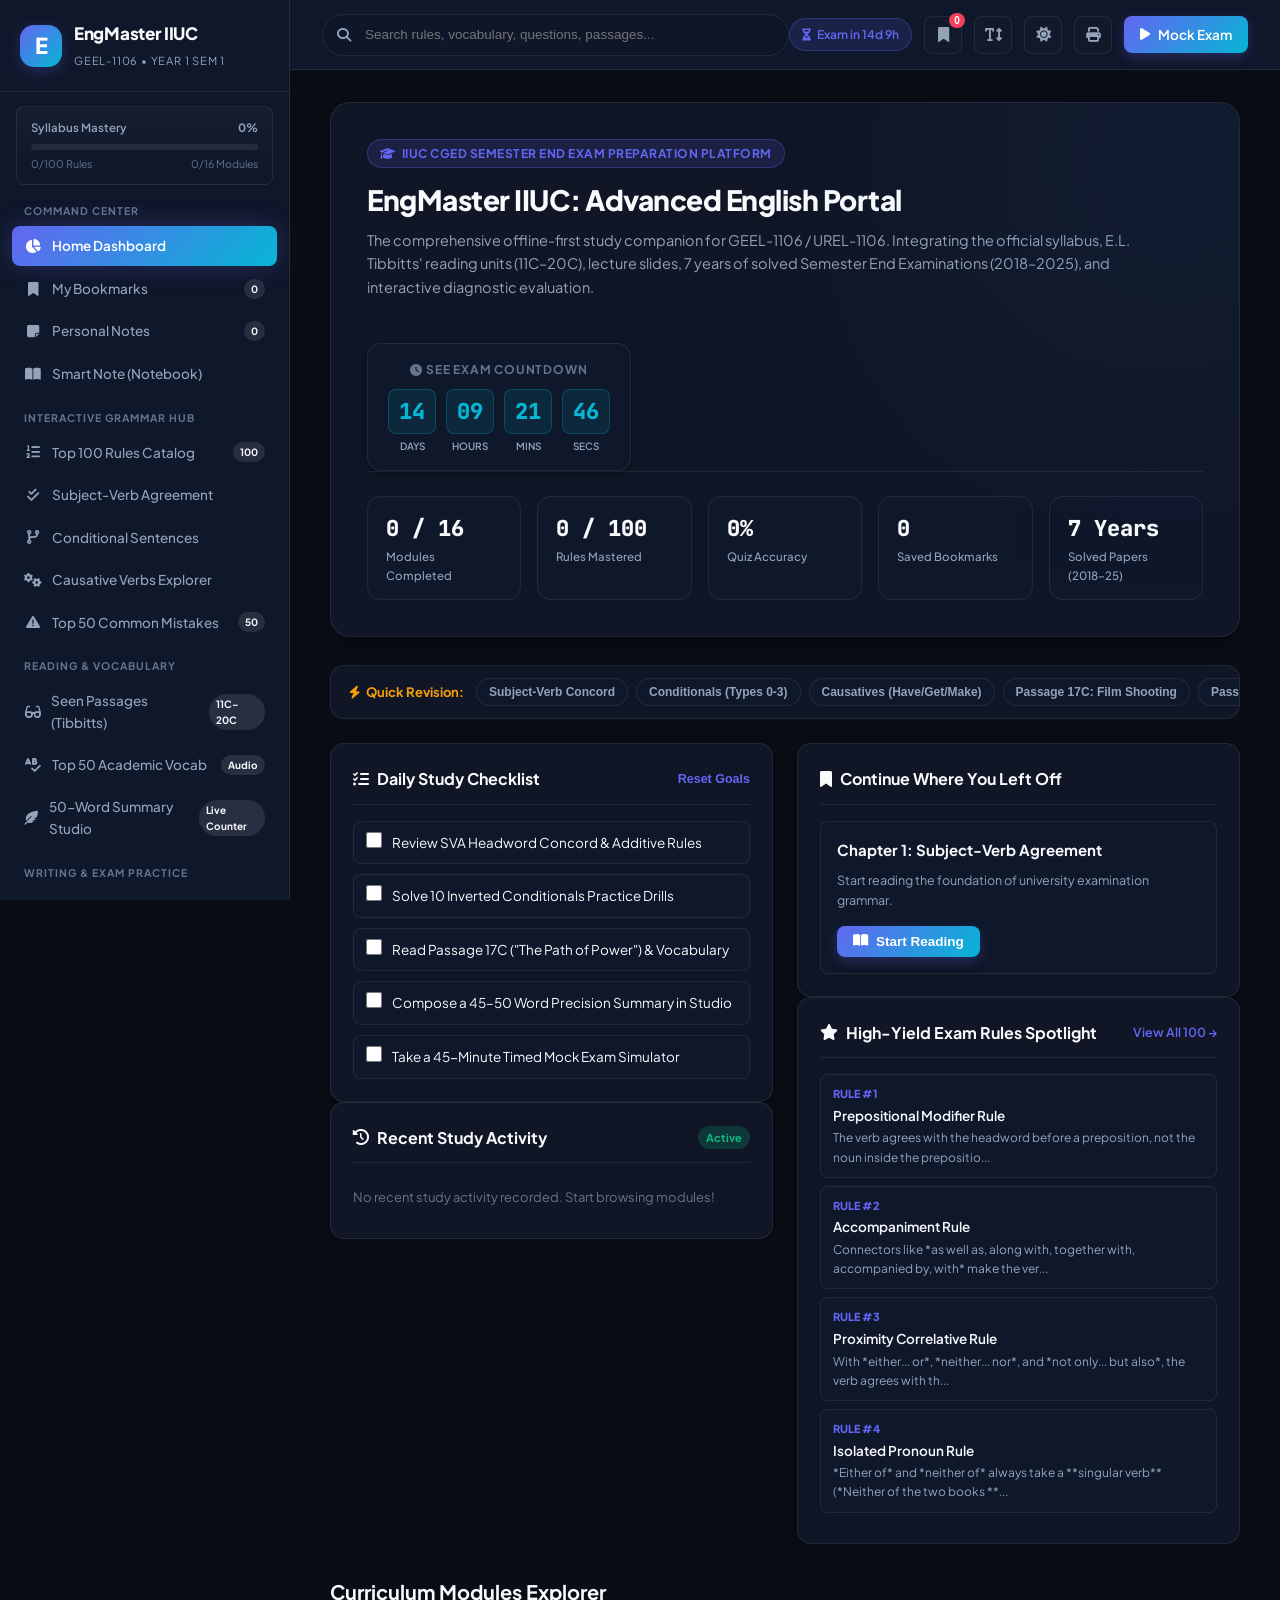
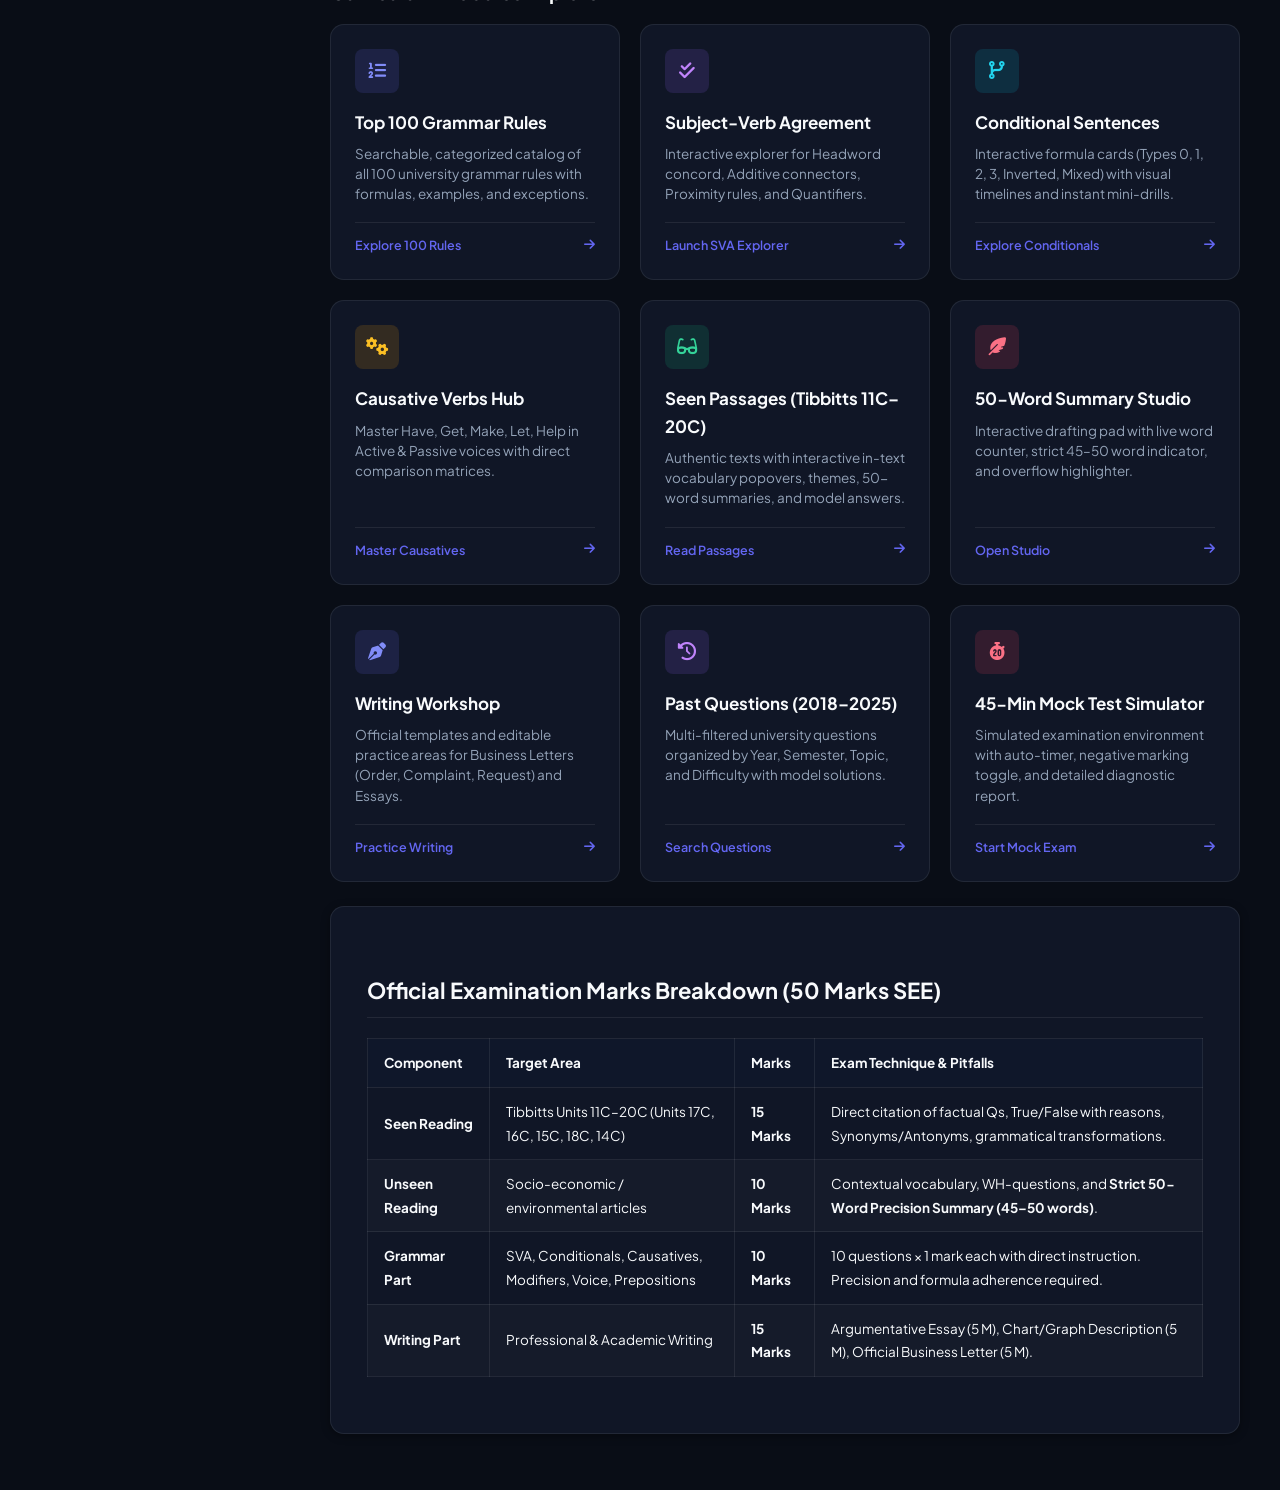
==== commit b341362a: "fix: normalize data schemas, resolve unhandled exceptions, enable mock test simulator, and finalize " ====
--- a/website/index.html
+++ b/website/index.html
@@ -625,7 +625,7 @@
           </div>
 
           <div style="margin-top: 16px;">
-            <input type="text" id="mistakes-search-input" placeholder="Search mistake corrections (e.g. worth, home, let alone, advise, discuss)..." style="width: 100%; max-width: 480px; padding: 10px 16px; border-radius: var(--radius-sm); border: 1px solid var(--border-subtle); background: var(--bg-surface); color: var(--text-main); font-size: 14px;">
+            <input type="text" id="mistakes-search-input" placeholder="Search mistake corrections (e.g. worth, home, let alone, advise, discuss)..." style="width: 100%; max-width: 680px; padding: 10px 16px; border-radius: var(--radius-sm); border: 1px solid var(--border-subtle); background: var(--bg-surface); color: var(--text-main); font-size: 14px;">
           </div>
         </div>
 
@@ -705,37 +705,43 @@
             <button class="filter-btn summary-passage-btn" data-passage-idx="2">Autumn 2023: Renewable Microgrids</button>
           </div>
 
-          <div class="reader-article" style="margin-bottom: 24px; padding: 22px;" id="summary-source-box">
-            <!-- Injected via JavaScript -->
-          </div>
-
-          <div style="display: flex; justify-content: space-between; align-items: center; margin-bottom: 8px;">
-            <label for="summary-input" style="font-size: 14px; font-weight: 700;">Your 50-Word Precision Summary:</label>
-            <div style="display: flex; gap: 8px;">
-              <button class="btn-text-sm" id="btn-copy-summary"><i class="fas fa-copy"></i> Copy</button>
-              <button class="btn-text-sm" id="btn-clear-summary"><i class="fas fa-eraser"></i> Clear</button>
-            </div>
-          </div>
-
-          <textarea id="summary-input" class="summary-textarea" placeholder="Type or paste your summary here... (Formula: 1 Topic Sentence + 2 Evidence Sentences + 1 Concluding Synthesis)"></textarea>
-          
-          <div class="summary-counter-bar">
-            <span class="word-count-tag" id="summary-status-badge">Empty (0 words)</span>
-            <span id="summary-word-count" style="font-size: 14px; font-weight: 700; color: var(--primary);">0 / 50 words</span>
-          </div>
-
-          <!-- Live Overflow Highlighting Box -->
-          <div id="summary-overflow-container" class="summary-overflow-preview" style="display: none;">
-            <div style="font-size: 12px; font-weight: 700; color: var(--accent-rose); margin-bottom: 6px;">
-              <i class="fas fa-exclamation-triangle"></i> Words past the 50th word limit (Penalized by Examiners):
-            </div>
-            <div id="summary-overflow-text" class="overflow-text-display"></div>
-          </div>
-
-          <div class="alert-box alert-info" style="margin-top: 24px;">
-            <i class="fas fa-lightbulb"></i>
-            <div>
-              <strong>Examiner's Golden Rule:</strong> An unseen summary exceeding 50 words or containing verbatim copied sentences loses 2 to 3 marks. Synthesize ideas using subordinating conjunctions (<em>Although, By implementing, Due to</em>).
+          <div class="summary-workspace-grid">
+            <div class="summary-source-pane">
+              <div class="reader-article" style="margin-bottom: 20px; padding: 22px;" id="summary-source-box">
+                <!-- Injected via JavaScript -->
+              </div>
+
+              <div class="alert-box alert-info">
+                <i class="fas fa-lightbulb"></i>
+                <div>
+                  <strong>Examiner's Golden Rule:</strong> An unseen summary exceeding 50 words or containing verbatim copied sentences loses 2 to 3 marks. Synthesize ideas using subordinating conjunctions (<em>Although, By implementing, Due to</em>).
+                </div>
+              </div>
+            </div>
+
+            <div class="summary-editor-pane">
+              <div style="display: flex; justify-content: space-between; align-items: center; margin-bottom: 8px;">
+                <label for="summary-input" style="font-size: 14px; font-weight: 700;">Your 50-Word Precision Summary:</label>
+                <div style="display: flex; gap: 8px;">
+                  <button class="btn-text-sm" id="btn-copy-summary"><i class="fas fa-copy"></i> Copy</button>
+                  <button class="btn-text-sm" id="btn-clear-summary"><i class="fas fa-eraser"></i> Clear</button>
+                </div>
+              </div>
+
+              <textarea id="summary-input" class="summary-textarea" placeholder="Type or paste your summary here... (Formula: 1 Topic Sentence + 2 Evidence Sentences + 1 Concluding Synthesis)"></textarea>
+              
+              <div class="summary-counter-bar">
+                <span class="word-count-tag" id="summary-status-badge">Empty (0 words)</span>
+                <span id="summary-word-count" style="font-size: 14px; font-weight: 700; color: var(--primary);">0 / 50 words</span>
+              </div>
+
+              <!-- Live Overflow Highlighting Box -->
+              <div id="summary-overflow-container" class="summary-overflow-preview" style="display: none;">
+                <div style="font-size: 12px; font-weight: 700; color: var(--accent-rose); margin-bottom: 6px;">
+                  <i class="fas fa-exclamation-triangle"></i> Words past the 50th word limit (Penalized by Examiners):
+                </div>
+                <div id="summary-overflow-text" class="overflow-text-display"></div>
+              </div>
             </div>
           </div>
         </div>
--- a/website/style.css
+++ b/website/style.css
@@ -433,6 +433,9 @@
   min-height: 100vh;
   display: flex;
   flex-direction: column;
+  width: calc(100% - var(--sidebar-w));
+  max-width: calc(100% - var(--sidebar-w));
+  box-sizing: border-box;
 }
 
 #top-header {
@@ -708,12 +711,13 @@
 .hide-mobile-sm { display: inline-flex; }
 .btn-label-responsive { display: inline; }
 
-/* Main Content Area */
+/* Main Content Area - 100% Full-Width Responsive Canvas */
 #content-area {
-  padding: 32px;
-  max-width: 1400px;
-  margin: 0 auto;
+  padding: 32px 36px;
   width: 100%;
+  max-width: 100%;
+  margin: 0;
+  box-sizing: border-box;
 }
 
 .view-section {
@@ -1094,6 +1098,182 @@
   color: var(--primary);
   border-top: 1px solid var(--border-subtle);
   padding-top: 12px;
+}
+
+/* ==========================================================================
+   Top 100 Rules & Top 50 Mistakes Cards & Component Grids
+   ========================================================================== */
+.rules-container {
+  display: grid;
+  grid-template-columns: repeat(auto-fill, minmax(320px, 1fr));
+  gap: 18px;
+}
+
+.rule-card {
+  background: var(--bg-card);
+  border: 1px solid var(--border-subtle);
+  border-radius: var(--radius-md);
+  padding: 22px;
+  display: flex;
+  flex-direction: column;
+  gap: 12px;
+  transition: var(--transition-normal);
+  box-shadow: var(--shadow-sm);
+}
+
+.rule-card:hover {
+  border-color: var(--border-active);
+  transform: translateY(-2px);
+  box-shadow: var(--shadow-md);
+}
+
+.rule-card.mastered {
+  border-left: 4px solid var(--accent-emerald);
+}
+
+.rule-header {
+  display: flex;
+  justify-content: space-between;
+  align-items: center;
+}
+
+.rule-badge {
+  background: rgba(99, 102, 241, 0.15);
+  color: var(--primary);
+  border: 1px solid rgba(99, 102, 241, 0.3);
+  font-size: 11px;
+  font-weight: 800;
+  padding: 3px 8px;
+  border-radius: var(--radius-full);
+}
+
+.rule-title {
+  font-size: 16px;
+  font-weight: 700;
+  color: var(--text-main);
+}
+
+.rule-desc {
+  font-size: 13.5px;
+  color: var(--text-muted);
+  line-height: 1.6;
+  flex: 1;
+}
+
+.rule-example {
+  background: var(--bg-surface);
+  border: 1px solid var(--border-subtle);
+  border-radius: var(--radius-sm);
+  padding: 10px 14px;
+  font-size: 13px;
+  line-height: 1.5;
+}
+
+.mistakes-container {
+  display: grid;
+  grid-template-columns: repeat(auto-fill, minmax(320px, 1fr));
+  gap: 18px;
+}
+
+.mistake-card {
+  background: var(--bg-card);
+  border: 1px solid var(--border-subtle);
+  border-radius: var(--radius-md);
+  padding: 22px;
+  display: flex;
+  flex-direction: column;
+  gap: 12px;
+  transition: var(--transition-normal);
+  box-shadow: var(--shadow-sm);
+}
+
+.mistake-card:hover {
+  border-color: var(--border-active);
+  transform: translateY(-2px);
+  box-shadow: var(--shadow-md);
+}
+
+.mistake-header {
+  display: flex;
+  justify-content: space-between;
+  align-items: center;
+}
+
+.mistake-badge {
+  background: rgba(244, 63, 94, 0.15);
+  color: var(--accent-rose);
+  border: 1px solid rgba(244, 63, 94, 0.3);
+  font-size: 11px;
+  font-weight: 800;
+  padding: 3px 8px;
+  border-radius: var(--radius-full);
+}
+
+.mistake-row {
+  display: flex;
+  align-items: flex-start;
+  gap: 10px;
+  padding: 10px 14px;
+  border-radius: var(--radius-sm);
+  font-size: 13.5px;
+  line-height: 1.5;
+}
+
+.mistake-row.incorrect {
+  background: rgba(244, 63, 94, 0.08);
+  border: 1px solid rgba(244, 63, 94, 0.2);
+  color: var(--accent-rose);
+}
+
+.mistake-row.incorrect i {
+  margin-top: 3px;
+  color: var(--accent-rose);
+}
+
+.mistake-row.correct {
+  background: rgba(16, 185, 129, 0.08);
+  border: 1px solid rgba(16, 185, 129, 0.2);
+  color: var(--accent-emerald);
+}
+
+.mistake-row.correct i {
+  margin-top: 3px;
+  color: var(--accent-emerald);
+}
+
+.mistake-expl {
+  background: var(--bg-surface);
+  border: 1px solid var(--border-subtle);
+  border-radius: var(--radius-sm);
+  padding: 10px 14px;
+  font-size: 13px;
+  color: var(--text-muted);
+  line-height: 1.5;
+}
+
+.smart-notes-grid {
+  display: grid;
+  grid-template-columns: repeat(auto-fill, minmax(360px, 1fr));
+  gap: 18px;
+}
+
+.summary-workspace-grid {
+  display: grid;
+  grid-template-columns: 1fr;
+  gap: 24px;
+}
+
+.writing-dual-workspace {
+  display: grid;
+  grid-template-columns: 1fr;
+  gap: 20px;
+}
+
+.seen-questions-grid {
+  display: flex;
+  flex-direction: column;
+  gap: 14px;
+  margin-top: 14px;
 }
 
 /* ==========================================================================
@@ -1803,6 +1983,314 @@
 }
 
 /* ==========================================================================
+   Widescreen & Ultra-Large 100% Full-Viewport Responsive System
+   ========================================================================== */
+
+/* 1. Desktop & Widescreen Baseline (min-width: 1200px) */
+@media (min-width: 1200px) {
+  #content-area {
+    padding: 32px 40px;
+    max-width: 100%;
+    width: 100%;
+  }
+
+  .header-left {
+    max-width: 680px;
+  }
+
+  .summary-workspace-grid {
+    display: grid;
+    grid-template-columns: 1.08fr 0.92fr;
+    gap: 28px;
+    align-items: start;
+  }
+
+  .summary-workspace-grid .summary-source-pane,
+  .summary-workspace-grid .summary-editor-pane {
+    display: flex;
+    flex-direction: column;
+  }
+
+  .summary-textarea {
+    height: 220px;
+  }
+
+  .writing-dual-workspace {
+    display: grid;
+    grid-template-columns: 1fr 1fr;
+    gap: 24px;
+    align-items: start;
+  }
+
+  .writing-practice-pad {
+    height: 320px;
+  }
+}
+
+/* 2. Full HD & Widescreen Monitors (min-width: 1440px) */
+@media (min-width: 1440px) {
+  #content-area {
+    padding: 36px 48px;
+  }
+
+  #top-header {
+    padding: 0 48px;
+  }
+
+  .header-left {
+    max-width: 760px;
+  }
+
+  .hero-card {
+    padding: 40px;
+  }
+
+  .hero-desc {
+    max-width: 1200px;
+    font-size: 15px;
+  }
+
+  .hero-stats {
+    gap: 20px;
+  }
+
+  .grid-cards {
+    grid-template-columns: repeat(auto-fill, minmax(320px, 1fr));
+    gap: 24px;
+  }
+
+  .rules-container {
+    display: grid;
+    grid-template-columns: repeat(auto-fill, minmax(360px, 1fr));
+    gap: 22px;
+  }
+
+  .mistakes-container {
+    display: grid;
+    grid-template-columns: repeat(auto-fill, minmax(360px, 1fr));
+    gap: 22px;
+  }
+
+  .conditionals-deck,
+  .causatives-grid {
+    grid-template-columns: repeat(auto-fill, minmax(380px, 1fr));
+    gap: 24px;
+  }
+
+  .pq-container {
+    display: grid;
+    grid-template-columns: repeat(2, 1fr);
+    gap: 22px;
+  }
+
+  #mcq-list-container {
+    display: grid;
+    grid-template-columns: repeat(2, 1fr);
+    gap: 22px;
+  }
+
+  .seen-questions-grid {
+    display: grid;
+    grid-template-columns: repeat(2, 1fr);
+    gap: 20px;
+  }
+
+  .vocab-grid {
+    grid-template-columns: repeat(auto-fill, minmax(300px, 1fr));
+    gap: 20px;
+  }
+
+  .notes-grid {
+    grid-template-columns: repeat(auto-fill, minmax(340px, 1fr));
+    gap: 20px;
+  }
+
+  .smart-notes-grid {
+    display: grid;
+    grid-template-columns: repeat(auto-fill, minmax(440px, 1fr));
+    gap: 24px;
+  }
+}
+
+/* 3. 2K QHD & Ultrawide Displays (min-width: 1800px) */
+@media (min-width: 1800px) {
+  #content-area {
+    padding: 40px 64px;
+  }
+
+  #top-header {
+    padding: 0 64px;
+  }
+
+  .header-left {
+    max-width: 900px;
+  }
+
+  .hero-card {
+    padding: 46px;
+  }
+
+  .hero-title {
+    font-size: 34px;
+  }
+
+  .hero-desc {
+    max-width: 1500px;
+    font-size: 16px;
+    line-height: 1.7;
+  }
+
+  .hero-stats {
+    grid-template-columns: repeat(5, 1fr);
+    gap: 24px;
+  }
+
+  .stat-box {
+    padding: 18px 22px;
+  }
+
+  .stat-val {
+    font-size: 28px;
+  }
+
+  .dashboard-grid {
+    gap: 32px;
+  }
+
+  .grid-cards {
+    grid-template-columns: repeat(auto-fill, minmax(340px, 1fr));
+    gap: 28px;
+  }
+
+  .rules-container {
+    grid-template-columns: repeat(auto-fill, minmax(390px, 1fr));
+    gap: 26px;
+  }
+
+  .mistakes-container {
+    grid-template-columns: repeat(auto-fill, minmax(390px, 1fr));
+    gap: 26px;
+  }
+
+  .conditionals-deck,
+  .causatives-grid {
+    grid-template-columns: repeat(auto-fill, minmax(400px, 1fr));
+    gap: 26px;
+  }
+
+  .pq-container {
+    grid-template-columns: repeat(3, 1fr);
+    gap: 24px;
+  }
+
+  #mcq-list-container {
+    grid-template-columns: repeat(3, 1fr);
+    gap: 24px;
+  }
+
+  .seen-questions-grid {
+    grid-template-columns: repeat(3, 1fr);
+    gap: 24px;
+  }
+
+  .vocab-grid {
+    grid-template-columns: repeat(auto-fill, minmax(320px, 1fr));
+    gap: 22px;
+  }
+
+  .notes-grid {
+    grid-template-columns: repeat(auto-fill, minmax(360px, 1fr));
+    gap: 24px;
+  }
+
+  .smart-notes-grid {
+    grid-template-columns: repeat(auto-fill, minmax(480px, 1fr));
+    gap: 28px;
+  }
+}
+
+/* 4. 4K UHD & Super Ultrawide Displays (min-width: 2400px) */
+@media (min-width: 2400px) {
+  #content-area {
+    padding: 48px 84px;
+  }
+
+  #top-header {
+    padding: 0 84px;
+    height: 80px;
+  }
+
+  .header-left {
+    max-width: 1100px;
+  }
+
+  .hero-card {
+    padding: 54px;
+  }
+
+  .hero-title {
+    font-size: 38px;
+  }
+
+  .hero-desc {
+    max-width: 1800px;
+    font-size: 17px;
+  }
+
+  .hero-stats {
+    gap: 28px;
+  }
+
+  .stat-box {
+    padding: 22px 28px;
+  }
+
+  .stat-val {
+    font-size: 32px;
+  }
+
+  .grid-cards {
+    grid-template-columns: repeat(auto-fill, minmax(380px, 1fr));
+    gap: 32px;
+  }
+
+  .rules-container {
+    grid-template-columns: repeat(auto-fill, minmax(420px, 1fr));
+    gap: 30px;
+  }
+
+  .mistakes-container {
+    grid-template-columns: repeat(auto-fill, minmax(420px, 1fr));
+    gap: 30px;
+  }
+
+  .pq-container {
+    grid-template-columns: repeat(4, 1fr);
+    gap: 26px;
+  }
+
+  #mcq-list-container {
+    grid-template-columns: repeat(4, 1fr);
+    gap: 26px;
+  }
+
+  .seen-questions-grid {
+    grid-template-columns: repeat(4, 1fr);
+    gap: 26px;
+  }
+
+  .vocab-grid {
+    grid-template-columns: repeat(auto-fill, minmax(340px, 1fr));
+    gap: 24px;
+  }
+
+  .smart-notes-grid {
+    grid-template-columns: repeat(auto-fill, minmax(520px, 1fr));
+    gap: 32px;
+  }
+}
+
+/* ==========================================================================
    Comprehensive Responsive System (Desktop -> Tablet -> Mobile -> Small Mobile)
    ========================================================================== */
 
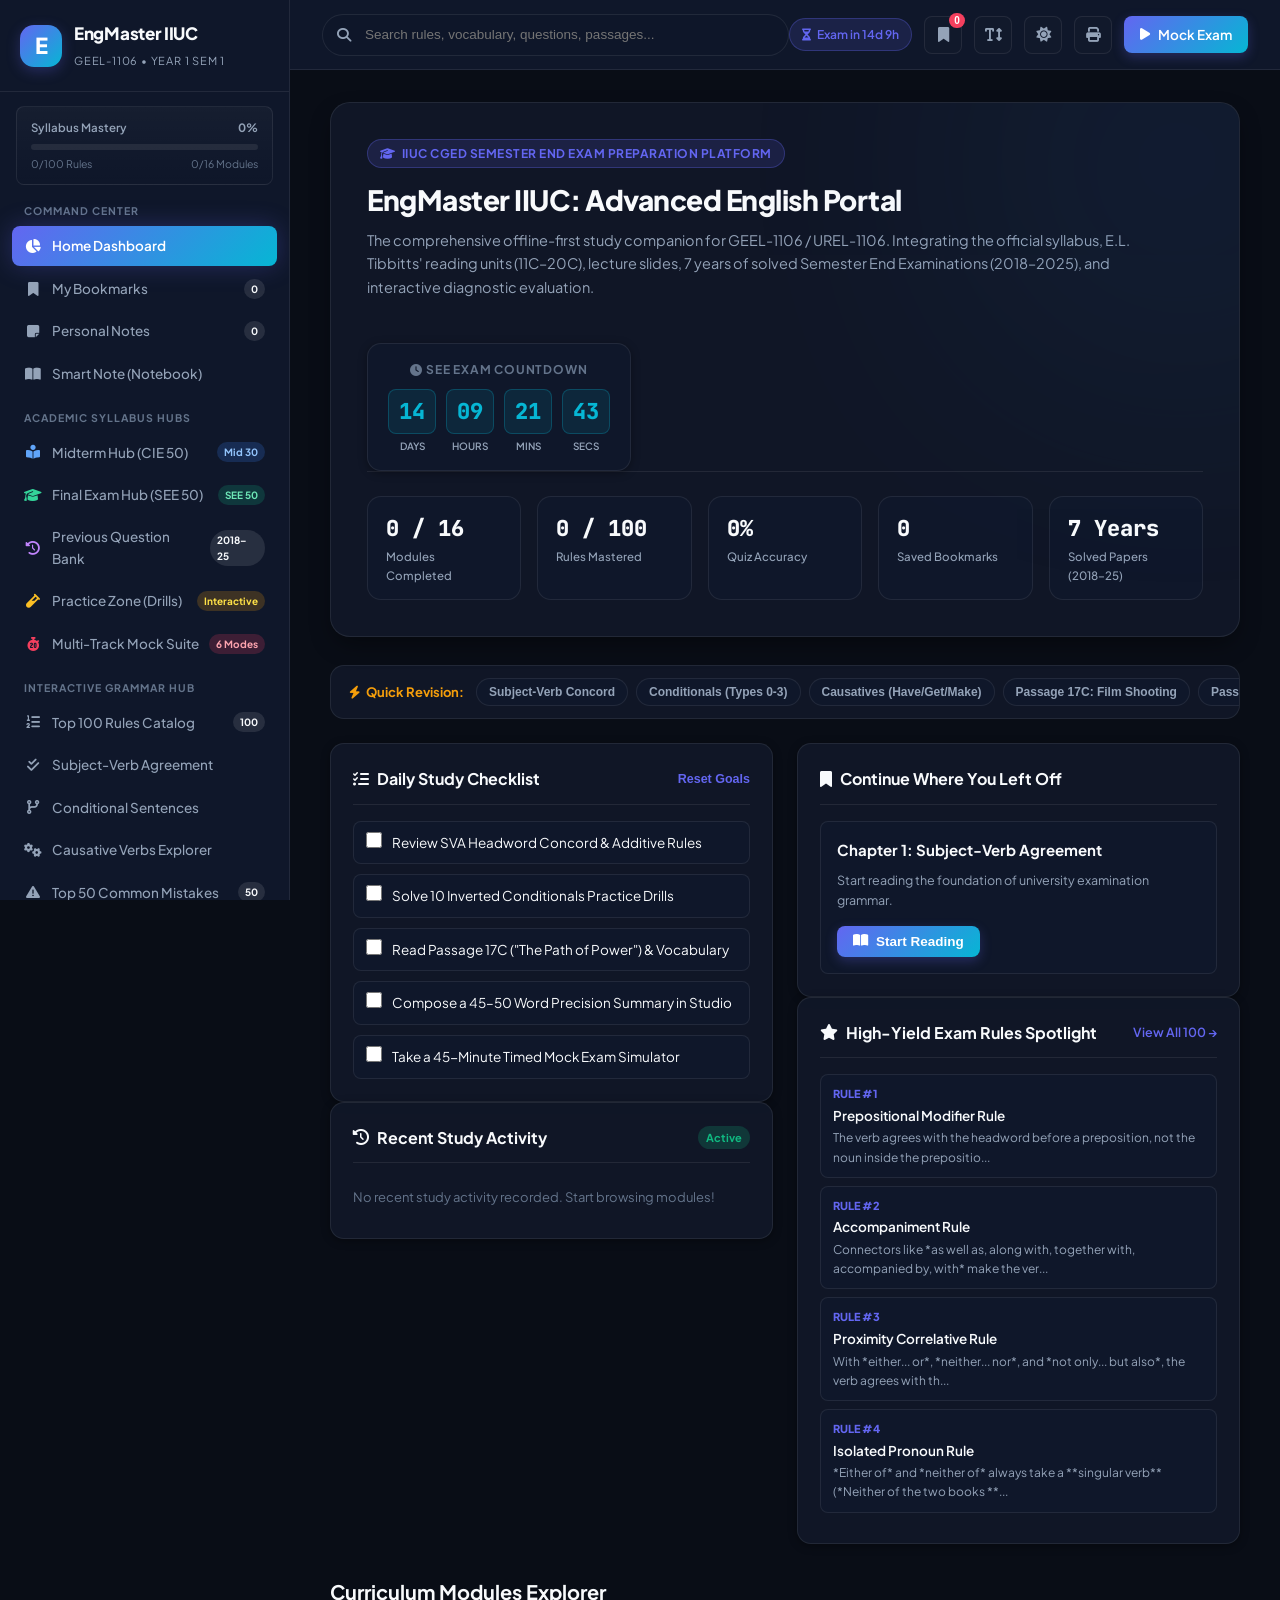
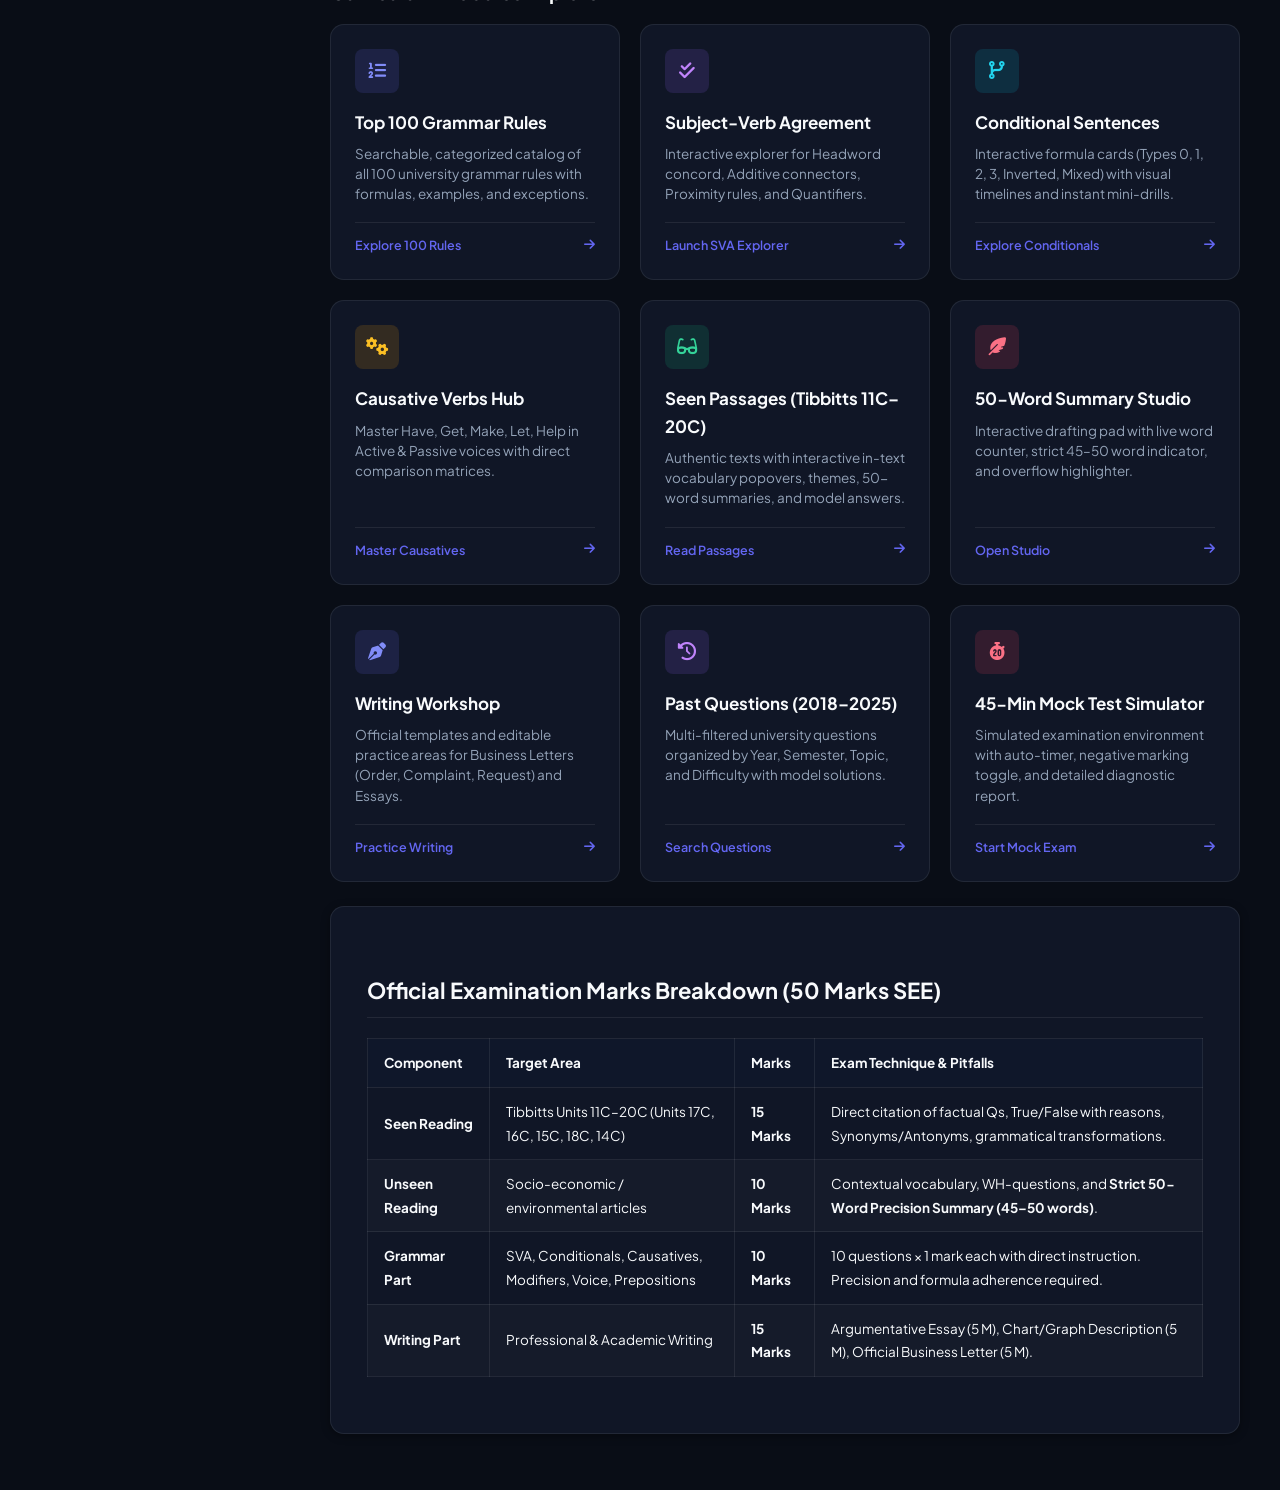
==== commit 1cc861db: "feat: transform platform into full-scale academic LMS with Midterm & Final Hubs, Practice Zone, 6-tr" ====
--- a/website/index.html
+++ b/website/index.html
@@ -79,6 +79,18 @@
       </ul>
     </div>
 
+    <!-- Navigation Section: Academic Syllabus Hubs -->
+    <div class="nav-section">
+      <div class="nav-section-title">Academic Syllabus Hubs</div>
+      <ul class="nav-links">
+        <li><a class="nav-item" data-view-target="view-midterm"><i class="fas fa-book-reader" style="color: #60a5fa;"></i><span>Midterm Hub (CIE 50)</span><span class="nav-badge" style="background: rgba(59, 130, 246, 0.2); color: #93c5fd;">Mid 30</span></a></li>
+        <li><a class="nav-item" data-view-target="view-final-exam"><i class="fas fa-graduation-cap" style="color: #34d399;"></i><span>Final Exam Hub (SEE 50)</span><span class="nav-badge" style="background: rgba(16, 185, 129, 0.2); color: #6ee7b7;">SEE 50</span></a></li>
+        <li><a class="nav-item" data-view-target="view-prev-questions"><i class="fas fa-history" style="color: #c084fc;"></i><span>Previous Question Bank</span><span class="nav-badge">2018–25</span></a></li>
+        <li><a class="nav-item" data-view-target="view-practice-zone"><i class="fas fa-vial" style="color: #fbbf24;"></i><span>Practice Zone (Drills)</span><span class="nav-badge" style="background: rgba(245, 158, 11, 0.2); color: #fde047;">Interactive</span></a></li>
+        <li><a class="nav-item" data-view-target="view-mock-test"><i class="fas fa-stopwatch-20" style="color: #f43f5e;"></i><span>Multi-Track Mock Suite</span><span class="nav-badge" style="background: rgba(244, 63, 94, 0.2); color: #fda4af;">6 Modes</span></a></li>
+      </ul>
+    </div>
+
     <!-- Navigation Section: Core Grammar Explorers -->
     <div class="nav-section">
       <div class="nav-section-title">Interactive Grammar Hub</div>
@@ -96,7 +108,7 @@
       <div class="nav-section-title">Reading & Vocabulary</div>
       <ul class="nav-links">
         <li><a class="nav-item" data-view-target="view-seen-passages"><i class="fas fa-glasses"></i><span>Seen Passages (Tibbitts)</span><span class="nav-badge">11C–20C</span></a></li>
-        <li><a class="nav-item" data-view-target="view-vocab"><i class="fas fa-spell-check"></i><span>Top 50 Academic Vocab</span><span class="nav-badge">Audio</span></a></li>
+        <li><a class="nav-item" data-view-target="view-vocab"><i class="fas fa-spell-check"></i><span>Top 50 Academic Vocab</span><span class="nav-badge">50 Terms</span></a></li>
         <li><a class="nav-item" data-view-target="view-summary-studio"><i class="fas fa-feather-alt"></i><span>50-Word Summary Studio</span><span class="nav-badge">Live Counter</span></a></li>
       </ul>
     </div>
@@ -409,6 +421,192 @@
         </div>
       </section>
 
+    <!-- ====================================================================
+         VIEW: MIDTERM HUB (CIE 50 MARKS / MIDTERM 30 MARKS)
+         ==================================================================== -->
+    <section class="view-section" id="view-midterm">
+      <div class="hero-banner">
+        <div class="hero-tag" style="background: rgba(59, 130, 246, 0.2); color: #60a5fa;"><i class="fas fa-university"></i> Continuous Internal Evaluation (CIE) — 50 Marks</div>
+        <h1 class="hero-title">Midterm Examination Academic Hub</h1>
+        <p class="hero-subtitle">Comprehensive coverage of Prescribed Reading (Tibbitts 1C–10C, A.J. Glover, The Pilgrim's Progress, The Old Man and the Sea), Reading Skills, Sentence Construction, and Writing.</p>
+        
+        <div class="hero-stats">
+          <div class="stat-box">
+            <div class="stat-val" style="color: var(--primary);">30 Marks</div>
+            <div class="stat-label">Written Midterm Exam</div>
+          </div>
+          <div class="stat-box">
+            <div class="stat-val" style="color: var(--accent-cyan);">10 Marks</div>
+            <div class="stat-label">Reading (Seen 1C–10C)</div>
+          </div>
+          <div class="stat-box">
+            <div class="stat-val" style="color: var(--accent-emerald);">10 Marks</div>
+            <div class="stat-label">Sentence Construction</div>
+          </div>
+          <div class="stat-box">
+            <div class="stat-val" style="color: var(--accent-amber);">10 Marks</div>
+            <div class="stat-label">Composition & Viva</div>
+          </div>
+        </div>
+      </div>
+
+      <!-- Midterm Section Navigation Tabs -->
+      <div class="passage-tabs" id="midterm-section-tabs" style="margin-bottom: 24px;">
+        <button class="passage-tab-btn active" data-mid-tab="prescribed"><i class="fas fa-book-reader"></i> Section 1: Prescribed Reading</button>
+        <button class="passage-tab-btn" data-mid-tab="reading-skills"><i class="fas fa-glasses"></i> Section 2: Reading Skills & Strategies</button>
+        <button class="passage-tab-btn" data-mid-tab="writing-comm"><i class="fas fa-pen-nib"></i> Section 3: Writing & Communication</button>
+      </div>
+
+      <!-- Tab 1: Prescribed Reading Content -->
+      <div id="midterm-tab-prescribed" class="midterm-tab-content">
+        <div id="midterm-prescribed-container">
+          <!-- Injected dynamically via app.js -->
+        </div>
+      </div>
+
+      <!-- Tab 2: Reading Skills Content -->
+      <div id="midterm-tab-reading-skills" class="midterm-tab-content" style="display: none;">
+        <div id="midterm-reading-skills-container" class="rules-container">
+          <!-- Injected dynamically via app.js -->
+        </div>
+      </div>
+
+      <!-- Tab 3: Writing & Communication Content -->
+      <div id="midterm-tab-writing-comm" class="midterm-tab-content" style="display: none;">
+        <div id="midterm-writing-comm-container">
+          <!-- Injected dynamically via app.js -->
+        </div>
+      </div>
+    </section>
+
+
+    <!-- ====================================================================
+         VIEW: FINAL EXAM HUB (SEE 50 MARKS)
+         ==================================================================== -->
+    <section class="view-section" id="view-final-exam">
+      <div class="hero-banner">
+        <div class="hero-tag" style="background: rgba(16, 185, 129, 0.2); color: #34d399;"><i class="fas fa-graduation-cap"></i> Semester End Examination (SEE) — 50 Marks</div>
+        <h1 class="hero-title">Final Examination Academic Master Hub</h1>
+        <p class="hero-subtitle">Complete syllabus mastery: Tibbitts Units 11C–20C, Unseen Analysis, 7 Core Grammar Chapters, Professional Composition, and Exam Vocab.</p>
+        
+        <div class="hero-stats">
+          <div class="stat-box">
+            <div class="stat-val" style="color: var(--accent-emerald);">25 Marks</div>
+            <div class="stat-label">Part A: Reading (Seen 15 + Unseen 10)</div>
+          </div>
+          <div class="stat-box">
+            <div class="stat-val" style="color: var(--primary);">10 Marks</div>
+            <div class="stat-label">Part B: Advanced Grammar</div>
+          </div>
+          <div class="stat-box">
+            <div class="stat-val" style="color: var(--accent-purple);">15 Marks</div>
+            <div class="stat-label">Part C: Professional Writing</div>
+          </div>
+          <div class="stat-box">
+            <div class="stat-val" style="color: var(--accent-amber);">2.5 Hours</div>
+            <div class="stat-label">Exam Duration (150 Mins)</div>
+          </div>
+        </div>
+      </div>
+
+      <!-- Final Exam Section Navigation Tabs -->
+      <div class="passage-tabs" id="final-section-tabs" style="margin-bottom: 24px;">
+        <button class="passage-tab-btn active" data-fin-tab="prescribed"><i class="fas fa-book"></i> Section 1: Prescribed Reading</button>
+        <button class="passage-tab-btn" data-fin-tab="unseen"><i class="fas fa-newspaper"></i> Section 2: Reading & Comprehension</button>
+        <button class="passage-tab-btn" data-fin-tab="grammar"><i class="fas fa-spell-check"></i> Section 3: 7 Grammar Chapters</button>
+        <button class="passage-tab-btn" data-fin-tab="composition"><i class="fas fa-chart-bar"></i> Section 4: Composition & Graphs</button>
+        <button class="passage-tab-btn" data-fin-tab="speaking"><i class="fas fa-comments"></i> Section 5: Academic Speaking</button>
+        <button class="passage-tab-btn" data-fin-tab="vocab"><i class="fas fa-layer-group"></i> Section 6: Vocabulary Masterlists</button>
+      </div>
+
+      <!-- Tab 1: Prescribed Reading -->
+      <div id="final-tab-prescribed" class="final-tab-content">
+        <div id="final-prescribed-container">
+          <!-- Injected via app.js -->
+        </div>
+      </div>
+
+      <!-- Tab 2: Reading Sources & Unseen -->
+      <div id="final-tab-unseen" class="final-tab-content" style="display: none;">
+        <div id="final-unseen-container">
+          <!-- Injected via app.js -->
+        </div>
+      </div>
+
+      <!-- Tab 3: Grammar Chapters -->
+      <div id="final-tab-grammar" class="final-tab-content" style="display: none;">
+        <div id="final-grammar-container">
+          <!-- Injected via app.js -->
+        </div>
+      </div>
+
+      <!-- Tab 4: Composition -->
+      <div id="final-tab-composition" class="final-tab-content" style="display: none;">
+        <div id="final-composition-container">
+          <!-- Injected via app.js -->
+        </div>
+      </div>
+
+      <!-- Tab 5: Speaking -->
+      <div id="final-tab-speaking" class="final-tab-content" style="display: none;">
+        <div id="final-speaking-container">
+          <!-- Injected via app.js -->
+        </div>
+      </div>
+
+      <!-- Tab 6: Vocabulary -->
+      <div id="final-tab-vocab" class="final-tab-content" style="display: none;">
+        <div id="final-vocab-container">
+          <!-- Injected via app.js -->
+        </div>
+      </div>
+    </section>
+
+
+    <!-- ====================================================================
+         VIEW: PRACTICE ZONE
+         ==================================================================== -->
+    <section class="view-section" id="view-practice-zone">
+      <div class="hero-banner">
+        <div class="hero-tag" style="background: rgba(245, 158, 11, 0.2); color: #fbbf24;"><i class="fas fa-vial"></i> Interactive Self-Assessment Arena</div>
+        <h1 class="hero-title">Practice Zone & Interactive Drills</h1>
+        <p class="hero-subtitle">Master every examination skill through targeted, self-checking drills: Sentence Correction, Fill in the Blanks, Error Identification, and CQ Prompts with Instant Explanations.</p>
+      </div>
+
+      <div class="passage-tabs" id="practice-zone-tabs" style="margin-bottom: 24px;">
+        <button class="passage-tab-btn active" data-pz-tab="correction"><i class="fas fa-wrench"></i> Sentence Correction</button>
+        <button class="passage-tab-btn" data-pz-tab="blanks"><i class="fas fa-edit"></i> Fill in the Blanks</button>
+        <button class="passage-tab-btn" data-pz-tab="errors"><i class="fas fa-bug"></i> Error Identification</button>
+        <button class="passage-tab-btn" data-pz-tab="cq"><i class="fas fa-file-alt"></i> CQ Analytical Practice</button>
+      </div>
+
+      <div id="pz-tab-correction" class="pz-tab-content">
+        <div id="pz-correction-container" class="mistakes-container">
+          <!-- Injected via app.js -->
+        </div>
+      </div>
+
+      <div id="pz-tab-blanks" class="pz-tab-content" style="display: none;">
+        <div id="pz-blanks-container" class="mistakes-container">
+          <!-- Injected via app.js -->
+        </div>
+      </div>
+
+      <div id="pz-tab-errors" class="pz-tab-content" style="display: none;">
+        <div id="pz-errors-container" class="mistakes-container">
+          <!-- Injected via app.js -->
+        </div>
+      </div>
+
+      <div id="pz-tab-cq" class="pz-tab-content" style="display: none;">
+        <div id="pz-cq-container">
+          <!-- Injected via app.js -->
+        </div>
+      </div>
+    </section>
+
+
+
       <!-- ====================================================================
            VIEW 2: TOP 100 RULES CATALOG
            ==================================================================== -->
@@ -666,7 +864,7 @@
               <span class="hero-tag"><i class="fas fa-spell-check"></i> High-Yield Lexicon</span>
               <h2>Top 50 High-Frequency Academic Vocabulary</h2>
               <p style="color: var(--text-muted); font-size: 14px; margin-top: 6px;">
-                Curated academic and seen passage vocabulary. Click the audio button <i class="fas fa-volume-up"></i> to hear offline pronunciation powered by the Web Speech API.
+                Curated academic and seen passage vocabulary. Click the audio button <i class="fas fa-book"></i> to hear offline pronunciation powered by the Web Speech API.
               </p>
             </div>
             <div class="catalog-counter-pill">
--- a/website/style.css
+++ b/website/style.css
@@ -2618,6 +2618,84 @@
 }
 
 /* ==========================================================================
+   Academic LMS Hubs, Practice Zone & Multi-Track Styles
+   ========================================================================== */
+.midterm-tab-content,
+.final-tab-content,
+.pz-tab-content {
+  animation: fadeIn 0.3s ease-in-out;
+}
+
+.mock-track-selector {
+  display: grid;
+  grid-template-columns: repeat(auto-fit, minmax(170px, 1fr));
+  gap: 12px;
+  margin-bottom: 20px;
+}
+
+.track-card {
+  background: var(--bg-surface);
+  border: 1px solid var(--border-subtle);
+  border-radius: var(--radius-sm);
+  padding: 14px 16px;
+  cursor: pointer;
+  transition: all var(--transition-normal);
+  display: flex;
+  flex-direction: column;
+  gap: 4px;
+}
+
+.track-card:hover {
+  border-color: var(--primary);
+  transform: translateY(-2px);
+  box-shadow: var(--shadow-sm);
+}
+
+.track-card.active {
+  background: rgba(99, 102, 241, 0.12);
+  border-color: var(--primary);
+  box-shadow: 0 0 0 1px var(--primary);
+}
+
+.track-card.active strong {
+  color: var(--primary);
+}
+
+.btn-success {
+  background: var(--accent-emerald) !important;
+  color: #ffffff !important;
+  border: none !important;
+}
+
+.btn-danger {
+  background: var(--accent-rose) !important;
+  color: #ffffff !important;
+  border: none !important;
+}
+
+/* Widescreen and 100% full-width grid alignments for new LMS containers */
+@media (min-width: 1200px) {
+  #midterm-reading-skills-container,
+  #pz-correction-container,
+  #pz-blanks-container,
+  #pz-errors-container {
+    display: grid;
+    grid-template-columns: repeat(2, 1fr);
+    gap: 16px;
+  }
+}
+
+@media (min-width: 1800px) {
+  #midterm-reading-skills-container,
+  #pz-correction-container,
+  #pz-blanks-container,
+  #pz-errors-container {
+    grid-template-columns: repeat(3, 1fr);
+    gap: 20px;
+  }
+}
+
+/* ==========================================================================
    Print Mode Optimization
    ========================================================================== */
 @media print {
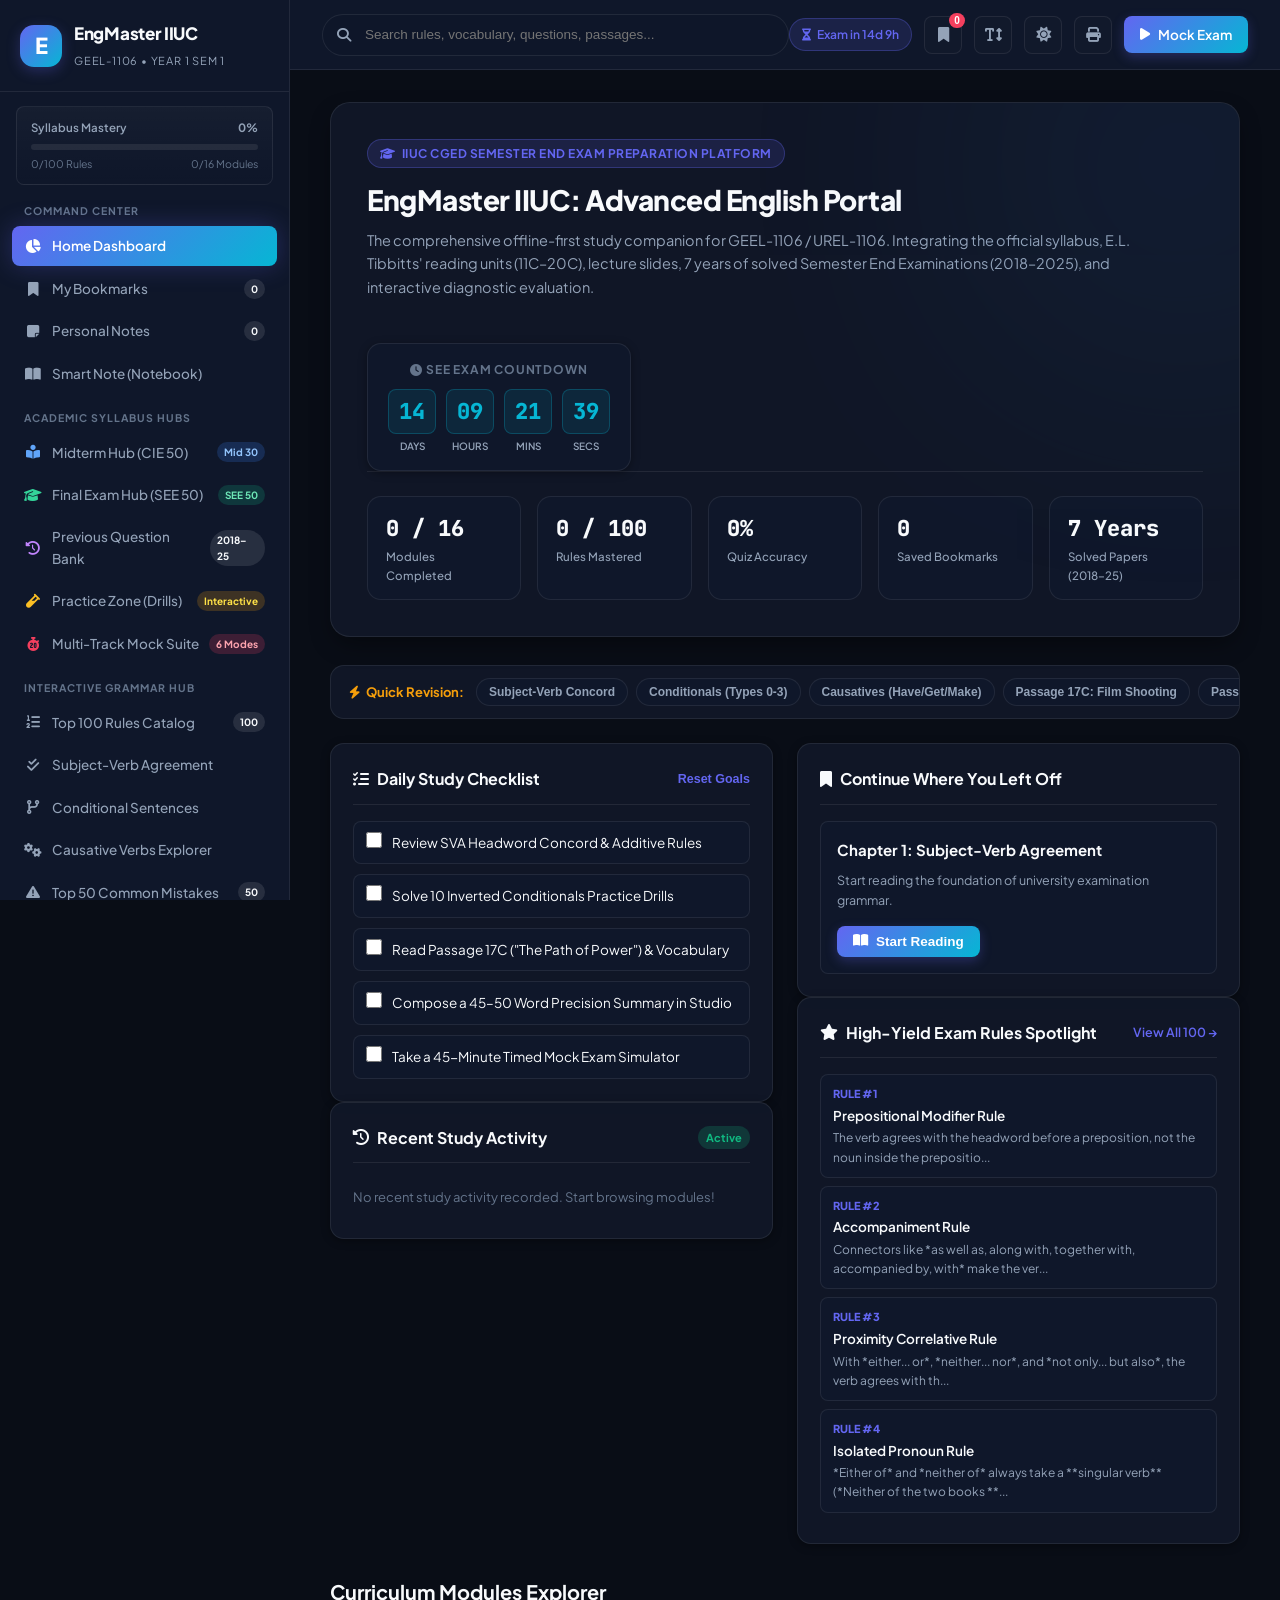
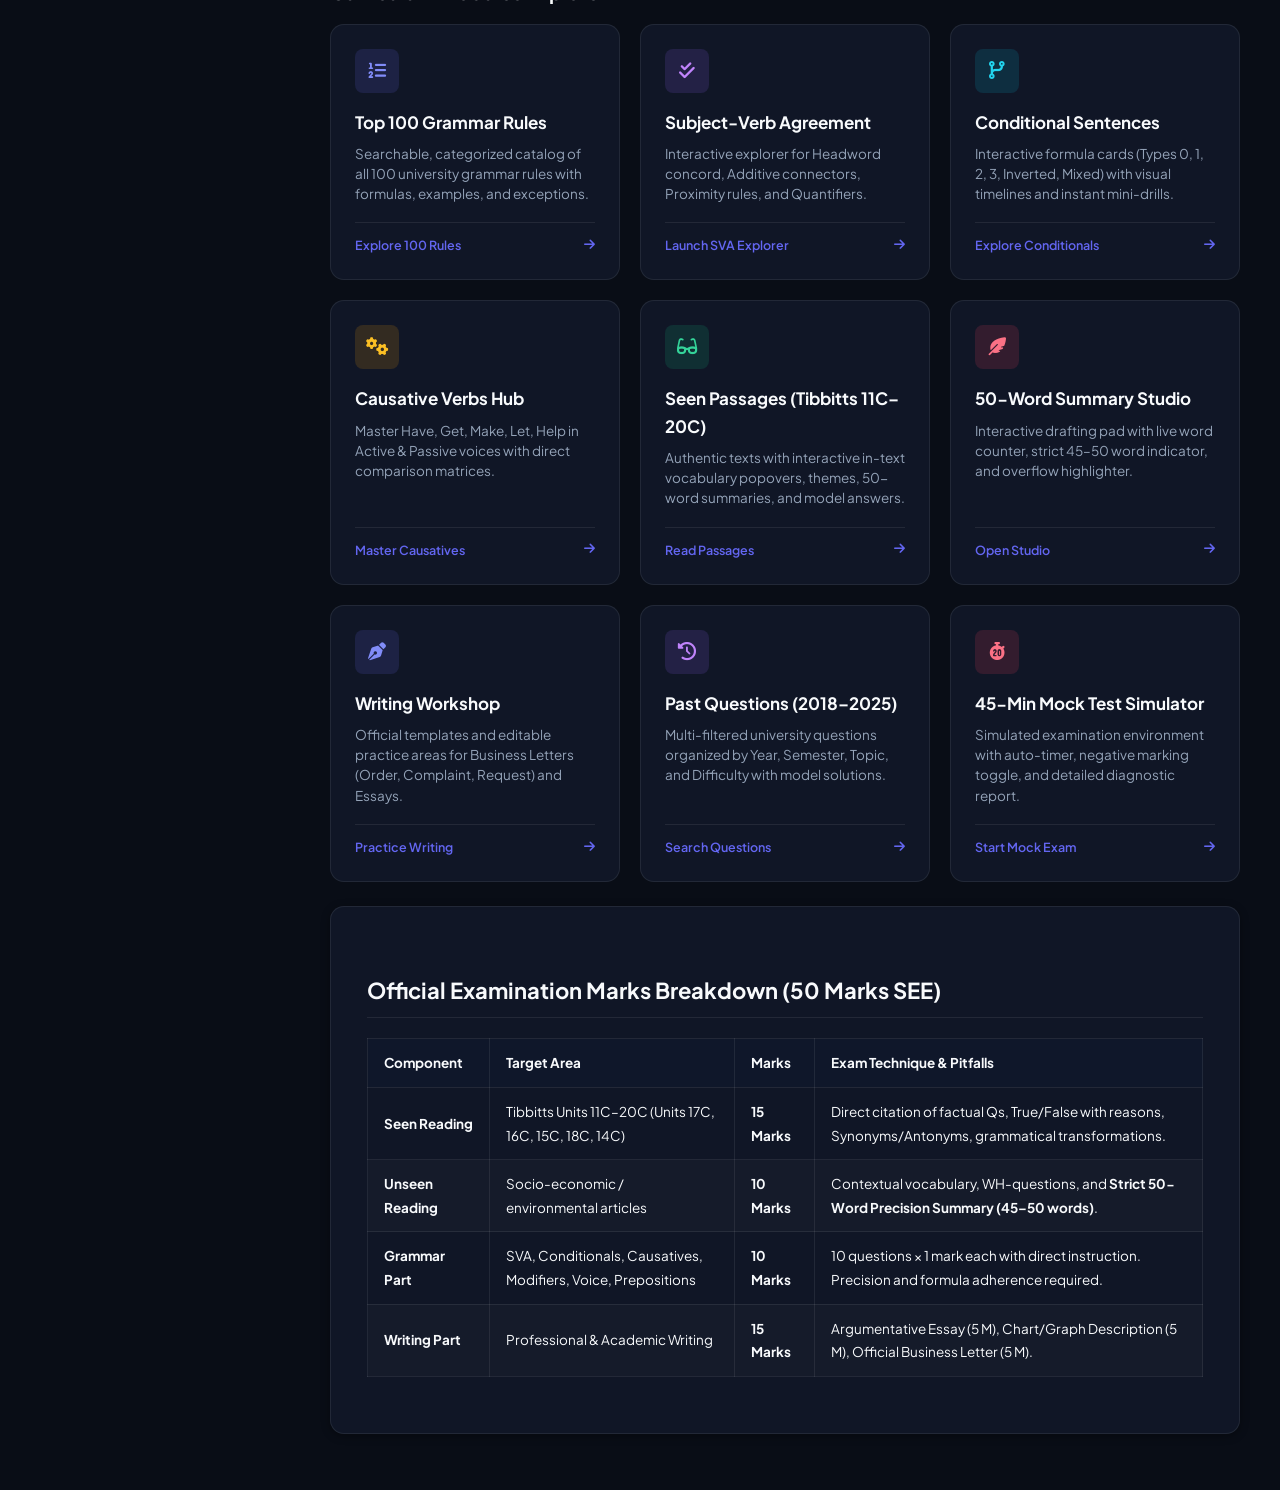
==== commit 1c31e6e2: "feat: complete EngMaster IIUC academic LMS with 9 practice zone drills, comprehensive Midterm/Final " ====
--- a/website/index.html
+++ b/website/index.html
@@ -570,14 +570,19 @@
       <div class="hero-banner">
         <div class="hero-tag" style="background: rgba(245, 158, 11, 0.2); color: #fbbf24;"><i class="fas fa-vial"></i> Interactive Self-Assessment Arena</div>
         <h1 class="hero-title">Practice Zone & Interactive Drills</h1>
-        <p class="hero-subtitle">Master every examination skill through targeted, self-checking drills: Sentence Correction, Fill in the Blanks, Error Identification, and CQ Prompts with Instant Explanations.</p>
-      </div>
-
-      <div class="passage-tabs" id="practice-zone-tabs" style="margin-bottom: 24px;">
+        <p class="hero-subtitle">Master every examination skill through 9 targeted, self-checking drill modes: MCQs, CQs, Grammar, Reading, Writing, Sentence Correction, Fill in the Blanks, Error Identification, and Mixed Practice with instant explanations and scoring.</p>
+      </div>
+
+      <div class="passage-tabs" id="practice-zone-tabs" style="margin-bottom: 24px; flex-wrap: wrap;">
         <button class="passage-tab-btn active" data-pz-tab="correction"><i class="fas fa-wrench"></i> Sentence Correction</button>
         <button class="passage-tab-btn" data-pz-tab="blanks"><i class="fas fa-edit"></i> Fill in the Blanks</button>
         <button class="passage-tab-btn" data-pz-tab="errors"><i class="fas fa-bug"></i> Error Identification</button>
+        <button class="passage-tab-btn" data-pz-tab="mcq"><i class="fas fa-check-circle"></i> MCQ Practice</button>
         <button class="passage-tab-btn" data-pz-tab="cq"><i class="fas fa-file-alt"></i> CQ Analytical Practice</button>
+        <button class="passage-tab-btn" data-pz-tab="grammar"><i class="fas fa-spell-check"></i> Grammar Drills</button>
+        <button class="passage-tab-btn" data-pz-tab="reading"><i class="fas fa-glasses"></i> Reading Drills</button>
+        <button class="passage-tab-btn" data-pz-tab="writing"><i class="fas fa-pen-nib"></i> Writing Drills</button>
+        <button class="passage-tab-btn" data-pz-tab="mixed"><i class="fas fa-random"></i> Mixed Practice Arena</button>
       </div>
 
       <div id="pz-tab-correction" class="pz-tab-content">
@@ -598,8 +603,38 @@
         </div>
       </div>
 
+      <div id="pz-tab-mcq" class="pz-tab-content" style="display: none;">
+        <div id="pz-mcq-container" class="mistakes-container">
+          <!-- Injected via app.js -->
+        </div>
+      </div>
+
       <div id="pz-tab-cq" class="pz-tab-content" style="display: none;">
         <div id="pz-cq-container">
+          <!-- Injected via app.js -->
+        </div>
+      </div>
+
+      <div id="pz-tab-grammar" class="pz-tab-content" style="display: none;">
+        <div id="pz-grammar-container" class="mistakes-container">
+          <!-- Injected via app.js -->
+        </div>
+      </div>
+
+      <div id="pz-tab-reading" class="pz-tab-content" style="display: none;">
+        <div id="pz-reading-container">
+          <!-- Injected via app.js -->
+        </div>
+      </div>
+
+      <div id="pz-tab-writing" class="pz-tab-content" style="display: none;">
+        <div id="pz-writing-container">
+          <!-- Injected via app.js -->
+        </div>
+      </div>
+
+      <div id="pz-tab-mixed" class="pz-tab-content" style="display: none;">
+        <div id="pz-mixed-container" class="mistakes-container">
           <!-- Injected via app.js -->
         </div>
       </div>
